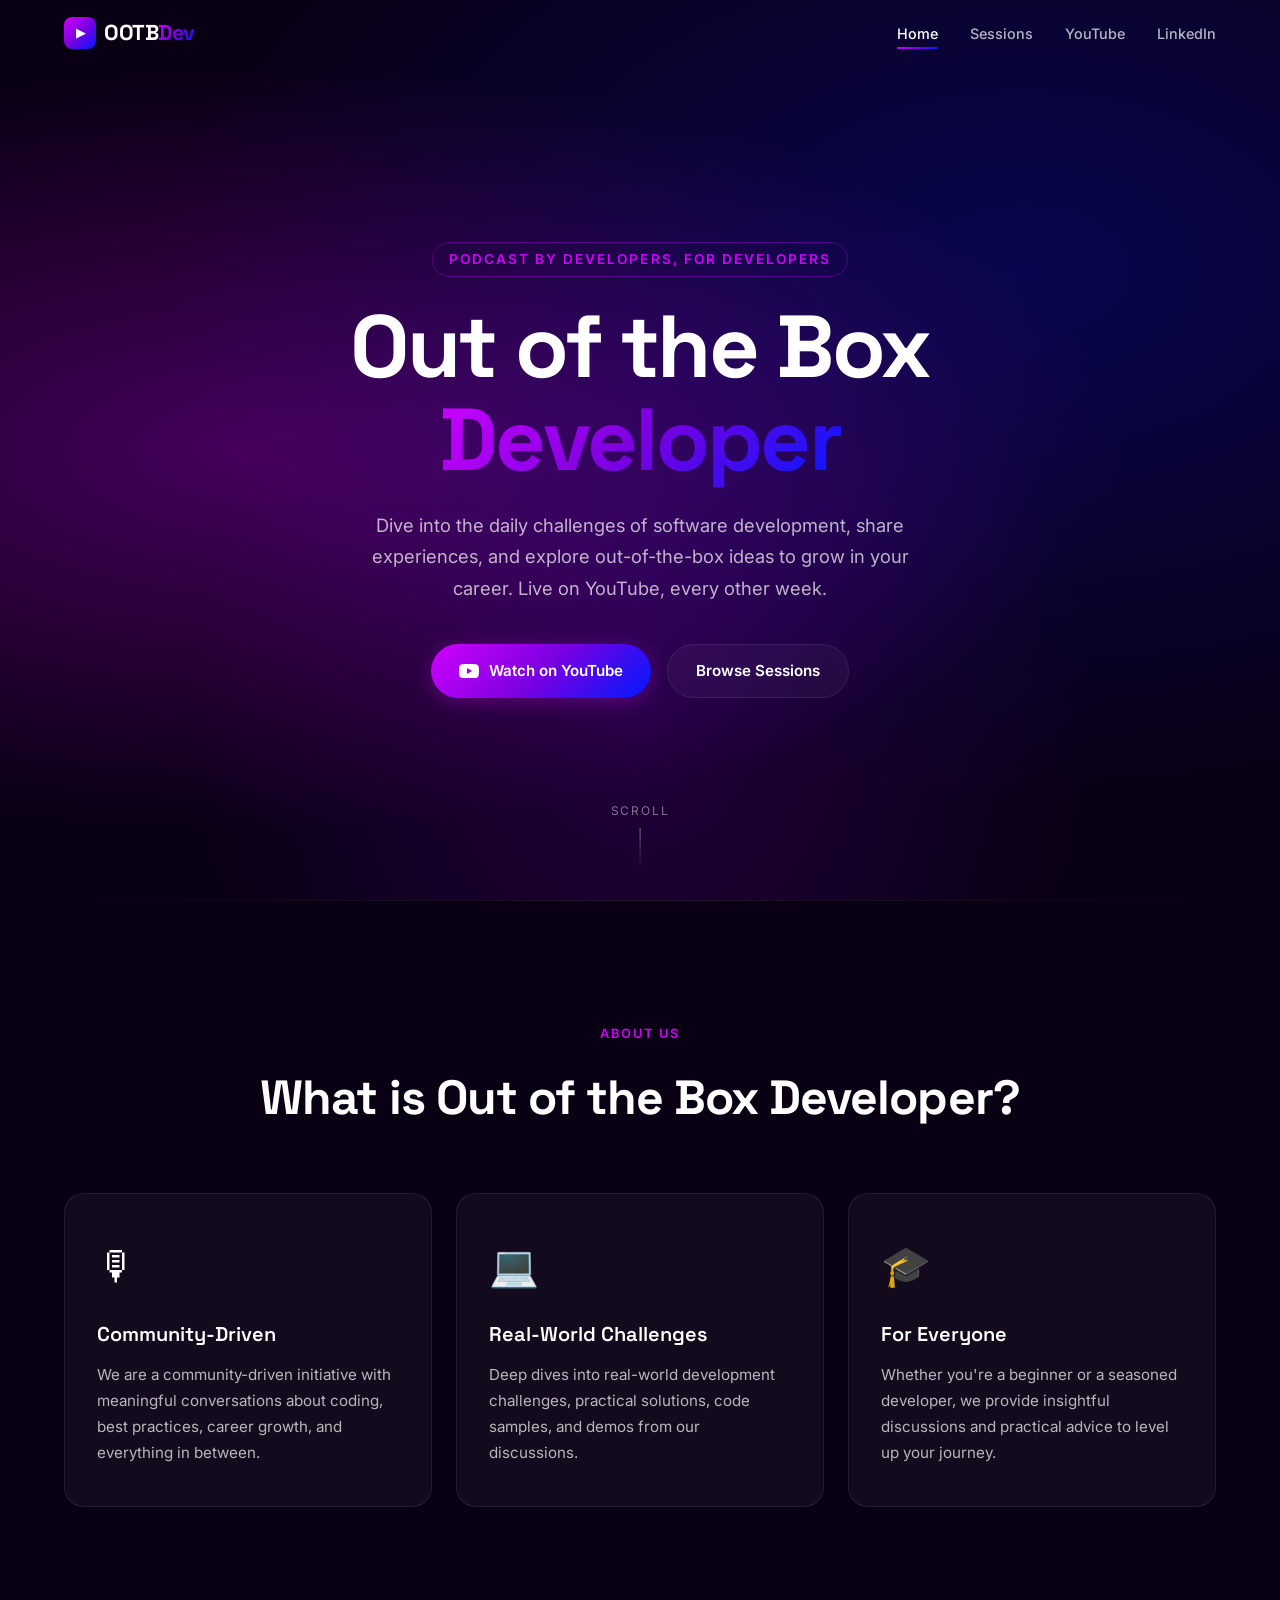
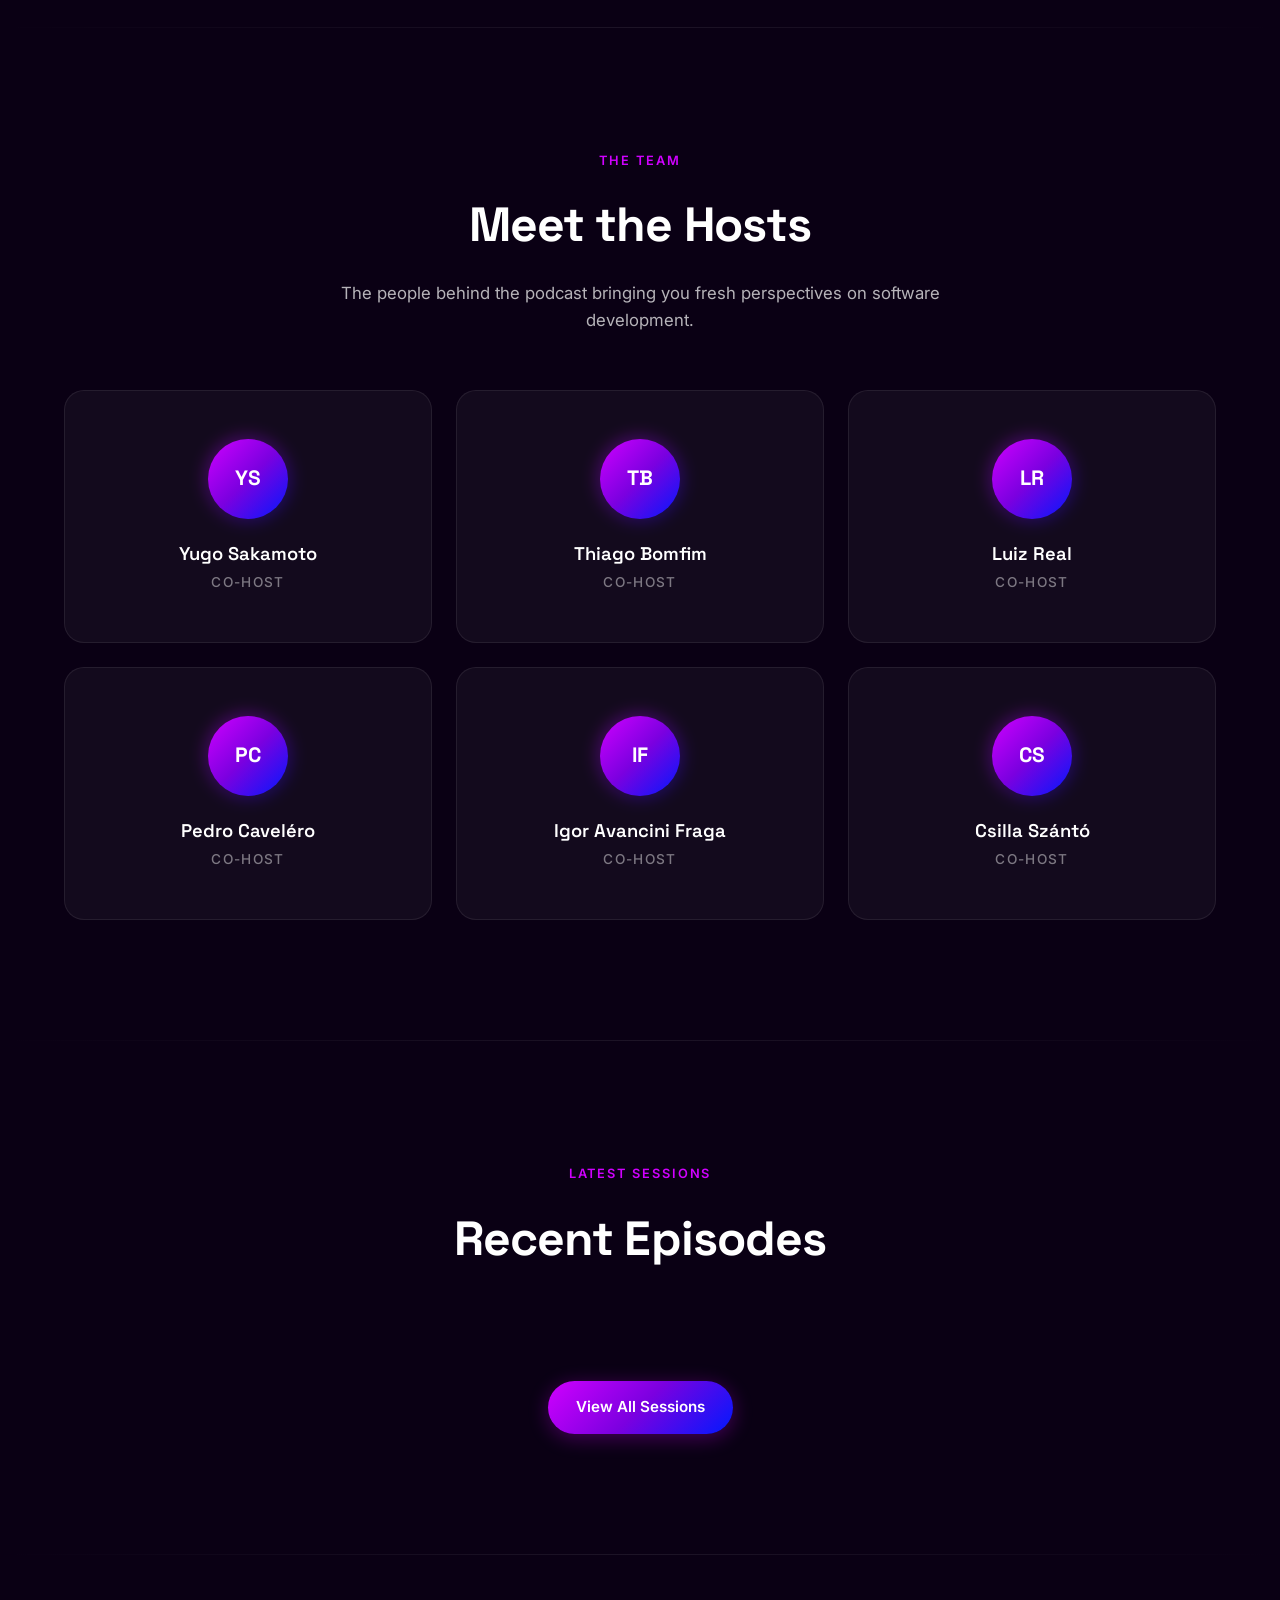
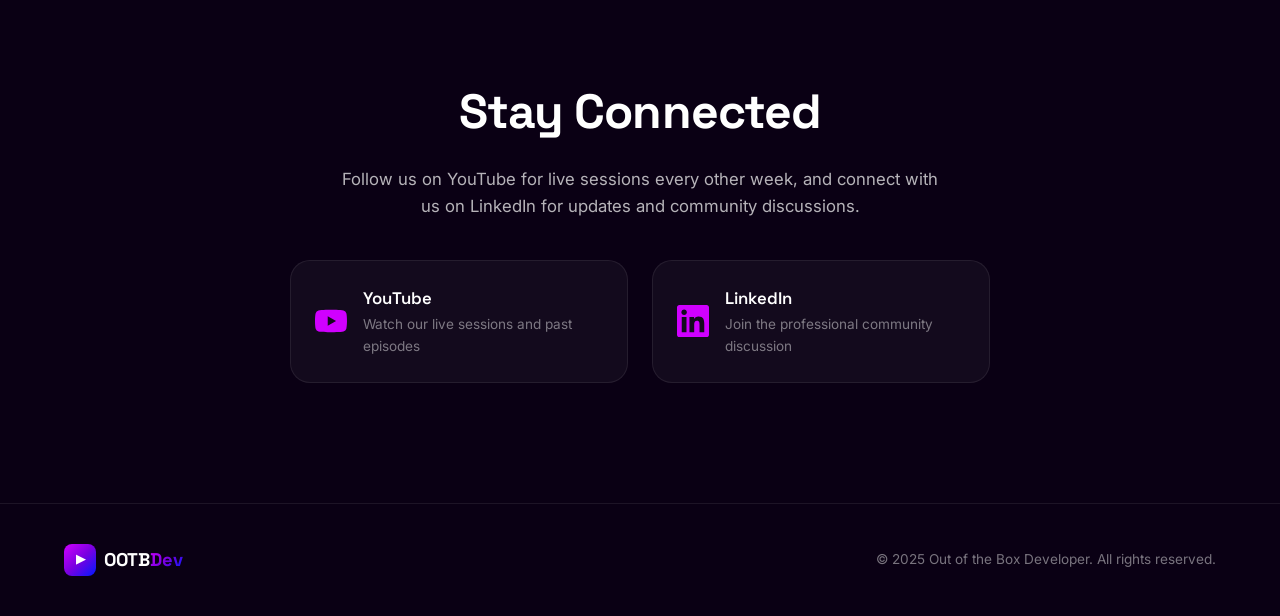
==== index.html @ e6a0462e "feat: create podcast website with team page and auto-populated sessions - Add main landing page with" ====
<!DOCTYPE html>
<html lang="en">
<head>
  <meta charset="UTF-8">
  <meta name="viewport" content="width=device-width, initial-scale=1.0">
  <title>Out of the Box Developer — Podcast by Developers, for Developers</title>
  <meta name="description" content="A community-driven podcast made by developers for developers. Dive into software development challenges, career growth, and out-of-the-box ideas.">
  <meta property="og:title" content="Out of the Box Developer Podcast">
  <meta property="og:description" content="A community-driven podcast made by developers for developers.">
  <meta property="og:type" content="website">
  <meta property="og:url" content="https://outofthebox.dev">
  <link rel="stylesheet" href="styles.css">
  <link rel="preconnect" href="https://fonts.googleapis.com">
  <link rel="preconnect" href="https://fonts.gstatic.com" crossorigin>
  <link href="https://fonts.googleapis.com/css2?family=Inter:wght@400;500;600;700;800&family=Space+Grotesk:wght@500;600;700&display=swap" rel="stylesheet">
</head>
<body>
  <nav class="navbar" id="navbar">
    <div class="nav-container">
      <a href="/" class="nav-logo">
        <span class="logo-icon">&#9654;</span>
        <span>OOTB<span class="logo-accent">Dev</span></span>
      </a>
      <div class="nav-links">
        <a href="/" class="nav-link active">Home</a>
        <a href="sessions.html" class="nav-link">Sessions</a>
        <a href="https://www.youtube.com/@outoftheboxdev" target="_blank" rel="noopener" class="nav-link nav-link-external">YouTube</a>
        <a href="https://www.linkedin.com/company/ootbd/" target="_blank" rel="noopener" class="nav-link nav-link-external">LinkedIn</a>
      </div>
      <button class="nav-toggle" id="navToggle" aria-label="Toggle navigation">
        <span></span><span></span><span></span>
      </button>
    </div>
  </nav>

  <section class="hero">
    <div class="hero-bg"></div>
    <div class="hero-content">
      <p class="hero-tag">Podcast by Developers, for Developers</p>
      <h1 class="hero-title">Out of the Box<br><span class="gradient-text">Developer</span></h1>
      <p class="hero-description">Dive into the daily challenges of software development, share experiences, and explore out-of-the-box ideas to grow in your career. Live on YouTube, every other week.</p>
      <div class="hero-actions">
        <a href="https://www.youtube.com/@outoftheboxdev" target="_blank" rel="noopener" class="btn btn-primary">
          <svg width="20" height="20" viewBox="0 0 24 24" fill="currentColor"><path d="M23.498 6.186a3.016 3.016 0 0 0-2.122-2.136C19.505 3.545 12 3.545 12 3.545s-7.505 0-9.377.505A3.017 3.017 0 0 0 .502 6.186C0 8.07 0 12 0 12s0 3.93.502 5.814a3.016 3.016 0 0 0 2.122 2.136c1.871.505 9.376.505 9.376.505s7.505 0 9.377-.505a3.015 3.015 0 0 0 2.122-2.136C24 15.93 24 12 24 12s0-3.93-.502-5.814zM9.545 15.568V8.432L15.818 12l-6.273 3.568z"/></svg>
          Watch on YouTube
        </a>
        <a href="sessions.html" class="btn btn-secondary">Browse Sessions</a>
      </div>
    </div>
    <div class="hero-scroll-indicator">
      <span>Scroll</span>
      <div class="scroll-line"></div>
    </div>
  </section>

  <section class="about" id="about">
    <div class="container">
      <div class="section-header">
        <span class="section-tag">About Us</span>
        <h2>What is Out of the Box Developer?</h2>
      </div>
      <div class="about-grid">
        <div class="about-card">
          <div class="about-icon">&#127897;</div>
          <h3>Community-Driven</h3>
          <p>We are a community-driven initiative with meaningful conversations about coding, best practices, career growth, and everything in between.</p>
        </div>
        <div class="about-card">
          <div class="about-icon">&#128187;</div>
          <h3>Real-World Challenges</h3>
          <p>Deep dives into real-world development challenges, practical solutions, code samples, and demos from our discussions.</p>
        </div>
        <div class="about-card">
          <div class="about-icon">&#127891;</div>
          <h3>For Everyone</h3>
          <p>Whether you're a beginner or a seasoned developer, we provide insightful discussions and practical advice to level up your journey.</p>
        </div>
      </div>
    </div>
  </section>

  <section class="team" id="team">
    <div class="container">
      <div class="section-header">
        <span class="section-tag">The Team</span>
        <h2>Meet the Hosts</h2>
        <p class="section-subtitle">The people behind the podcast bringing you fresh perspectives on software development.</p>
      </div>
      <div class="team-grid">
        <div class="team-card">
          <div class="team-avatar">
            <span class="avatar-initials">YS</span>
          </div>
          <h3>Yugo Sakamoto</h3>
          <p>Co-host</p>
        </div>
        <div class="team-card">
          <div class="team-avatar">
            <span class="avatar-initials">TB</span>
          </div>
          <h3>Thiago Bomfim</h3>
          <p>Co-host</p>
        </div>
        <div class="team-card">
          <div class="team-avatar">
            <span class="avatar-initials">LR</span>
          </div>
          <h3>Luiz Real</h3>
          <p>Co-host</p>
        </div>
        <div class="team-card">
          <div class="team-avatar">
            <span class="avatar-initials">PC</span>
          </div>
          <h3>Pedro Cavel&eacute;ro</h3>
          <p>Co-host</p>
        </div>
        <div class="team-card">
          <div class="team-avatar">
            <span class="avatar-initials">IF</span>
          </div>
          <h3>Igor Avancini Fraga</h3>
          <p>Co-host</p>
        </div>
        <div class="team-card">
          <div class="team-avatar">
            <span class="avatar-initials">CS</span>
          </div>
          <h3>Csilla Sz&aacute;nt&oacute;</h3>
          <p>Co-host</p>
        </div>
      </div>
    </div>
  </section>

  <section class="latest-sessions">
    <div class="container">
      <div class="section-header">
        <span class="section-tag">Latest Sessions</span>
        <h2>Recent Episodes</h2>
      </div>
      <div class="sessions-grid" id="latestSessions">
        <div class="loading-placeholder">Loading latest sessions...</div>
      </div>
      <div class="sessions-cta">
        <a href="sessions.html" class="btn btn-primary">View All Sessions</a>
      </div>
    </div>
  </section>

  <section class="connect">
    <div class="container">
      <div class="connect-content">
        <h2>Stay Connected</h2>
        <p>Follow us on YouTube for live sessions every other week, and connect with us on LinkedIn for updates and community discussions.</p>
        <div class="connect-links">
          <a href="https://www.youtube.com/@outoftheboxdev" target="_blank" rel="noopener" class="connect-card">
            <svg width="32" height="32" viewBox="0 0 24 24" fill="currentColor"><path d="M23.498 6.186a3.016 3.016 0 0 0-2.122-2.136C19.505 3.545 12 3.545 12 3.545s-7.505 0-9.377.505A3.017 3.017 0 0 0 .502 6.186C0 8.07 0 12 0 12s0 3.93.502 5.814a3.016 3.016 0 0 0 2.122 2.136c1.871.505 9.376.505 9.376.505s7.505 0 9.377-.505a3.015 3.015 0 0 0 2.122-2.136C24 15.93 24 12 24 12s0-3.93-.502-5.814zM9.545 15.568V8.432L15.818 12l-6.273 3.568z"/></svg>
            <div>
              <h3>YouTube</h3>
              <p>Watch our live sessions and past episodes</p>
            </div>
          </a>
          <a href="https://www.linkedin.com/company/ootbd/" target="_blank" rel="noopener" class="connect-card">
            <svg width="32" height="32" viewBox="0 0 24 24" fill="currentColor"><path d="M20.447 20.452h-3.554v-5.569c0-1.328-.027-3.037-1.852-3.037-1.853 0-2.136 1.445-2.136 2.939v5.667H9.351V9h3.414v1.561h.046c.477-.9 1.637-1.85 3.37-1.85 3.601 0 4.267 2.37 4.267 5.455v6.286zM5.337 7.433c-1.144 0-2.063-.926-2.063-2.065 0-1.138.92-2.063 2.063-2.063 1.14 0 2.064.925 2.064 2.063 0 1.139-.925 2.065-2.064 2.065zm1.782 13.019H3.555V9h3.564v11.452zM22.225 0H1.771C.792 0 0 .774 0 1.729v20.542C0 23.227.792 24 1.771 24h20.451C23.2 24 24 23.227 24 22.271V1.729C24 .774 23.2 0 22.222 0h.003z"/></svg>
            <div>
              <h3>LinkedIn</h3>
              <p>Join the professional community discussion</p>
            </div>
          </a>
        </div>
      </div>
    </div>
  </section>

  <footer class="footer">
    <div class="container">
      <div class="footer-content">
        <div class="footer-brand">
          <span class="logo-icon">&#9654;</span>
          <span>OOTB<span class="logo-accent">Dev</span></span>
        </div>
        <p>&copy; 2025 Out of the Box Developer. All rights reserved.</p>
      </div>
    </div>
  </footer>

  <script src="script.js"></script>
</body>
</html>
---- styles.css ----
/* ===== Reset & Base ===== */
*, *::before, *::after {
  margin: 0;
  padding: 0;
  box-sizing: border-box;
}

:root {
  --magenta: #d000ff;
  --purple: #7b00e0;
  --blue: #0019ff;
  --dark-blue: #000a66;
  --deep-purple: #1a0033;
  --bg-dark: #0a0014;
  --bg-card: rgba(255, 255, 255, 0.04);
  --bg-card-hover: rgba(255, 255, 255, 0.08);
  --border-subtle: rgba(255, 255, 255, 0.08);
  --text-primary: #ffffff;
  --text-secondary: rgba(255, 255, 255, 0.7);
  --text-muted: rgba(255, 255, 255, 0.45);
  --gradient-main: linear-gradient(135deg, var(--magenta), var(--purple), var(--blue));
  --gradient-subtle: linear-gradient(135deg, rgba(208,0,255,0.15), rgba(0,25,255,0.15));
  --font-heading: 'Space Grotesk', sans-serif;
  --font-body: 'Inter', sans-serif;
  --radius: 12px;
  --radius-lg: 20px;
  --transition: 0.3s cubic-bezier(0.4, 0, 0.2, 1);
}

html {
  scroll-behavior: smooth;
}

body {
  font-family: var(--font-body);
  background: var(--bg-dark);
  color: var(--text-primary);
  line-height: 1.6;
  overflow-x: hidden;
}

a {
  color: inherit;
  text-decoration: none;
}

img {
  max-width: 100%;
  display: block;
}

.container {
  max-width: 1200px;
  margin: 0 auto;
  padding: 0 24px;
}

/* ===== Navbar ===== */
.navbar {
  position: fixed;
  top: 0;
  left: 0;
  right: 0;
  z-index: 1000;
  padding: 16px 0;
  transition: var(--transition);
  background: transparent;
}

.navbar.scrolled,
.navbar-solid {
  background: rgba(10, 0, 20, 0.9);
  backdrop-filter: blur(20px);
  -webkit-backdrop-filter: blur(20px);
  border-bottom: 1px solid var(--border-subtle);
}

.nav-container {
  max-width: 1200px;
  margin: 0 auto;
  padding: 0 24px;
  display: flex;
  align-items: center;
  justify-content: space-between;
}

.nav-logo {
  display: flex;
  align-items: center;
  gap: 8px;
  font-family: var(--font-heading);
  font-size: 1.35rem;
  font-weight: 700;
  letter-spacing: -0.02em;
}

.logo-icon {
  display: inline-flex;
  align-items: center;
  justify-content: center;
  width: 32px;
  height: 32px;
  background: var(--gradient-main);
  border-radius: 8px;
  font-size: 0.75rem;
}

.logo-accent {
  background: var(--gradient-main);
  -webkit-background-clip: text;
  -webkit-text-fill-color: transparent;
  background-clip: text;
}

.nav-links {
  display: flex;
  align-items: center;
  gap: 32px;
}

.nav-link {
  font-size: 0.9rem;
  font-weight: 500;
  color: var(--text-secondary);
  transition: var(--transition);
  position: relative;
}

.nav-link:hover,
.nav-link.active {
  color: var(--text-primary);
}

.nav-link.active::after {
  content: '';
  position: absolute;
  bottom: -4px;
  left: 0;
  right: 0;
  height: 2px;
  background: var(--gradient-main);
  border-radius: 1px;
}

.nav-link-external::after {
  content: none !important;
}

.nav-toggle {
  display: none;
  flex-direction: column;
  gap: 5px;
  background: none;
  border: none;
  cursor: pointer;
  padding: 4px;
}

.nav-toggle span {
  width: 24px;
  height: 2px;
  background: var(--text-primary);
  border-radius: 2px;
  transition: var(--transition);
}

/* ===== Hero ===== */
.hero {
  position: relative;
  min-height: 100vh;
  display: flex;
  align-items: center;
  justify-content: center;
  overflow: hidden;
}

.hero-bg {
  position: absolute;
  inset: 0;
  background:
    radial-gradient(ellipse at 20% 50%, rgba(208,0,255,0.3) 0%, transparent 60%),
    radial-gradient(ellipse at 80% 30%, rgba(0,25,255,0.25) 0%, transparent 60%),
    radial-gradient(ellipse at 50% 80%, rgba(123,0,224,0.2) 0%, transparent 50%),
    var(--bg-dark);
  animation: heroShift 15s ease-in-out infinite alternate;
}

@keyframes heroShift {
  0% { transform: scale(1) translate(0, 0); }
  50% { transform: scale(1.05) translate(-10px, 5px); }
  100% { transform: scale(1) translate(5px, -5px); }
}

.hero-content {
  position: relative;
  z-index: 1;
  text-align: center;
  max-width: 800px;
  padding: 120px 24px 80px;
}

.hero-tag {
  display: inline-block;
  font-size: 0.85rem;
  font-weight: 600;
  text-transform: uppercase;
  letter-spacing: 0.15em;
  color: var(--magenta);
  margin-bottom: 24px;
  padding: 6px 16px;
  border: 1px solid rgba(208,0,255,0.3);
  border-radius: 100px;
}

.hero-title {
  font-family: var(--font-heading);
  font-size: clamp(3rem, 8vw, 5.5rem);
  font-weight: 800;
  line-height: 1.05;
  letter-spacing: -0.03em;
  margin-bottom: 24px;
}

.gradient-text {
  background: var(--gradient-main);
  -webkit-background-clip: text;
  -webkit-text-fill-color: transparent;
  background-clip: text;
}

.hero-description {
  font-size: 1.15rem;
  color: var(--text-secondary);
  max-width: 600px;
  margin: 0 auto 40px;
  line-height: 1.7;
}

.hero-actions {
  display: flex;
  gap: 16px;
  justify-content: center;
  flex-wrap: wrap;
}

.hero-scroll-indicator {
  position: absolute;
  bottom: 32px;
  left: 50%;
  transform: translateX(-50%);
  display: flex;
  flex-direction: column;
  align-items: center;
  gap: 8px;
  color: var(--text-muted);
  font-size: 0.75rem;
  text-transform: uppercase;
  letter-spacing: 0.15em;
}

.scroll-line {
  width: 1px;
  height: 40px;
  background: linear-gradient(to bottom, var(--text-muted), transparent);
  animation: scrollPulse 2s ease-in-out infinite;
}

@keyframes scrollPulse {
  0%, 100% { opacity: 0.3; }
  50% { opacity: 1; }
}

/* ===== Buttons ===== */
.btn {
  display: inline-flex;
  align-items: center;
  gap: 10px;
  padding: 14px 28px;
  font-family: var(--font-body);
  font-size: 0.95rem;
  font-weight: 600;
  border-radius: 100px;
  border: none;
  cursor: pointer;
  transition: var(--transition);
}

.btn-primary {
  background: var(--gradient-main);
  color: white;
  box-shadow: 0 4px 20px rgba(208, 0, 255, 0.3);
}

.btn-primary:hover {
  transform: translateY(-2px);
  box-shadow: 0 8px 30px rgba(208, 0, 255, 0.4);
}

.btn-secondary {
  background: var(--bg-card);
  color: var(--text-primary);
  border: 1px solid var(--border-subtle);
}

.btn-secondary:hover {
  background: var(--bg-card-hover);
  border-color: rgba(255, 255, 255, 0.15);
  transform: translateY(-2px);
}

/* ===== Section Headers ===== */
.section-header {
  text-align: center;
  margin-bottom: 56px;
}

.section-tag {
  display: inline-block;
  font-size: 0.8rem;
  font-weight: 600;
  text-transform: uppercase;
  letter-spacing: 0.15em;
  color: var(--magenta);
  margin-bottom: 16px;
}

.section-header h1,
.section-header h2 {
  font-family: var(--font-heading);
  font-size: clamp(2rem, 4vw, 3rem);
  font-weight: 700;
  letter-spacing: -0.02em;
  margin-bottom: 16px;
}

.section-subtitle {
  font-size: 1.05rem;
  color: var(--text-secondary);
  max-width: 600px;
  margin: 0 auto;
}

/* ===== About Section ===== */
.about {
  padding: 120px 0;
  position: relative;
}

.about::before {
  content: '';
  position: absolute;
  top: 0;
  left: 0;
  right: 0;
  height: 1px;
  background: linear-gradient(to right, transparent, var(--border-subtle), transparent);
}

.about-grid {
  display: grid;
  grid-template-columns: repeat(3, 1fr);
  gap: 24px;
}

.about-card {
  background: var(--bg-card);
  border: 1px solid var(--border-subtle);
  border-radius: var(--radius-lg);
  padding: 40px 32px;
  transition: var(--transition);
}

.about-card:hover {
  background: var(--bg-card-hover);
  border-color: rgba(208,0,255,0.2);
  transform: translateY(-4px);
}

.about-icon {
  font-size: 2.5rem;
  margin-bottom: 20px;
}

.about-card h3 {
  font-family: var(--font-heading);
  font-size: 1.25rem;
  font-weight: 600;
  margin-bottom: 12px;
}

.about-card p {
  color: var(--text-secondary);
  font-size: 0.95rem;
  line-height: 1.7;
}

/* ===== Team Section ===== */
.team {
  padding: 120px 0;
  position: relative;
}

.team::before {
  content: '';
  position: absolute;
  top: 0;
  left: 0;
  right: 0;
  height: 1px;
  background: linear-gradient(to right, transparent, var(--border-subtle), transparent);
}

.team-grid {
  display: grid;
  grid-template-columns: repeat(3, 1fr);
  gap: 24px;
}

.team-card {
  background: var(--bg-card);
  border: 1px solid var(--border-subtle);
  border-radius: var(--radius-lg);
  padding: 48px 24px;
  text-align: center;
  transition: var(--transition);
}

.team-card:hover {
  background: var(--bg-card-hover);
  border-color: rgba(208,0,255,0.2);
  transform: translateY(-4px);
}

.team-avatar {
  width: 80px;
  height: 80px;
  border-radius: 50%;
  background: var(--gradient-main);
  display: flex;
  align-items: center;
  justify-content: center;
  margin: 0 auto 20px;
  position: relative;
}

.team-avatar::after {
  content: '';
  position: absolute;
  inset: -4px;
  border-radius: 50%;
  background: var(--gradient-main);
  z-index: -1;
  opacity: 0.3;
  filter: blur(8px);
}

.avatar-initials {
  font-family: var(--font-heading);
  font-size: 1.3rem;
  font-weight: 700;
  color: white;
}

.team-card h3 {
  font-family: var(--font-heading);
  font-size: 1.15rem;
  font-weight: 600;
  margin-bottom: 4px;
}

.team-card p {
  color: var(--text-muted);
  font-size: 0.85rem;
  font-weight: 500;
  text-transform: uppercase;
  letter-spacing: 0.1em;
}

/* ===== Sessions ===== */
.latest-sessions {
  padding: 120px 0;
  position: relative;
}

.latest-sessions::before {
  content: '';
  position: absolute;
  top: 0;
  left: 0;
  right: 0;
  height: 1px;
  background: linear-gradient(to right, transparent, var(--border-subtle), transparent);
}

.sessions-hero {
  padding: 140px 0 60px;
  background:
    radial-gradient(ellipse at 30% 50%, rgba(208,0,255,0.12) 0%, transparent 60%),
    radial-gradient(ellipse at 70% 30%, rgba(0,25,255,0.1) 0%, transparent 60%);
}

.all-sessions {
  padding: 0 0 120px;
}

.sessions-filter {
  margin-bottom: 40px;
}

.search-input {
  width: 100%;
  max-width: 480px;
  padding: 14px 20px;
  font-family: var(--font-body);
  font-size: 0.95rem;
  color: var(--text-primary);
  background: var(--bg-card);
  border: 1px solid var(--border-subtle);
  border-radius: 100px;
  outline: none;
  transition: var(--transition);
}

.search-input::placeholder {
  color: var(--text-muted);
}

.search-input:focus {
  border-color: rgba(208,0,255,0.4);
  box-shadow: 0 0 0 3px rgba(208,0,255,0.1);
}

.sessions-grid {
  display: grid;
  grid-template-columns: repeat(3, 1fr);
  gap: 24px;
}

.sessions-grid-full {
  grid-template-columns: repeat(3, 1fr);
}

.session-card {
  background: var(--bg-card);
  border: 1px solid var(--border-subtle);
  border-radius: var(--radius-lg);
  overflow: hidden;
  transition: var(--transition);
  display: flex;
  flex-direction: column;
}

.session-card:hover {
  background: var(--bg-card-hover);
  border-color: rgba(208,0,255,0.2);
  transform: translateY(-4px);
  box-shadow: 0 12px 40px rgba(0,0,0,0.3);
}

.session-thumb {
  position: relative;
  width: 100%;
  aspect-ratio: 16 / 9;
  overflow: hidden;
  background: rgba(255,255,255,0.03);
}

.session-thumb img {
  width: 100%;
  height: 100%;
  object-fit: cover;
  transition: var(--transition);
}

.session-card:hover .session-thumb img {
  transform: scale(1.05);
}

.session-thumb .play-overlay {
  position: absolute;
  inset: 0;
  display: flex;
  align-items: center;
  justify-content: center;
  background: rgba(0,0,0,0.3);
  opacity: 0;
  transition: var(--transition);
}

.session-card:hover .play-overlay {
  opacity: 1;
}

.play-overlay svg {
  width: 48px;
  height: 48px;
  fill: white;
  filter: drop-shadow(0 2px 8px rgba(0,0,0,0.4));
}

.session-info {
  padding: 20px;
  flex: 1;
  display: flex;
  flex-direction: column;
}

.session-info h3 {
  font-family: var(--font-heading);
  font-size: 1.05rem;
  font-weight: 600;
  line-height: 1.4;
  margin-bottom: 8px;
}

.session-info p {
  color: var(--text-muted);
  font-size: 0.85rem;
  line-height: 1.5;
  margin-top: auto;
}

.sessions-cta {
  text-align: center;
  margin-top: 48px;
}

.sessions-fallback {
  text-align: center;
  padding: 60px 24px;
}

.sessions-fallback p {
  color: var(--text-secondary);
  margin-bottom: 24px;
  font-size: 1.05rem;
}

/* ===== Loading ===== */
.loading-placeholder {
  grid-column: 1 / -1;
  text-align: center;
  padding: 60px 24px;
  color: var(--text-muted);
  font-size: 0.95rem;
}

.spinner {
  width: 32px;
  height: 32px;
  border: 3px solid var(--border-subtle);
  border-top-color: var(--magenta);
  border-radius: 50%;
  margin: 0 auto 16px;
  animation: spin 0.8s linear infinite;
}

@keyframes spin {
  to { transform: rotate(360deg); }
}

/* ===== Connect Section ===== */
.connect {
  padding: 120px 0;
  position: relative;
}

.connect::before {
  content: '';
  position: absolute;
  top: 0;
  left: 0;
  right: 0;
  height: 1px;
  background: linear-gradient(to right, transparent, var(--border-subtle), transparent);
}

.connect-content {
  text-align: center;
}

.connect-content h2 {
  font-family: var(--font-heading);
  font-size: clamp(2rem, 4vw, 3rem);
  font-weight: 700;
  letter-spacing: -0.02em;
  margin-bottom: 16px;
}

.connect-content > p {
  color: var(--text-secondary);
  font-size: 1.05rem;
  max-width: 600px;
  margin: 0 auto 40px;
}

.connect-links {
  display: grid;
  grid-template-columns: repeat(2, 1fr);
  gap: 24px;
  max-width: 700px;
  margin: 0 auto;
}

.connect-card {
  display: flex;
  align-items: center;
  gap: 16px;
  padding: 24px;
  background: var(--bg-card);
  border: 1px solid var(--border-subtle);
  border-radius: var(--radius-lg);
  transition: var(--transition);
  text-align: left;
}

.connect-card:hover {
  background: var(--bg-card-hover);
  border-color: rgba(208,0,255,0.2);
  transform: translateY(-2px);
}

.connect-card svg {
  flex-shrink: 0;
  color: var(--magenta);
  fill: var(--magenta);
}

.connect-card h3 {
  font-family: var(--font-heading);
  font-size: 1.05rem;
  font-weight: 600;
  margin-bottom: 2px;
}

.connect-card p {
  color: var(--text-muted);
  font-size: 0.85rem;
}

/* ===== Footer ===== */
.footer {
  padding: 40px 0;
  border-top: 1px solid var(--border-subtle);
}

.footer-content {
  display: flex;
  align-items: center;
  justify-content: space-between;
}

.footer-brand {
  display: flex;
  align-items: center;
  gap: 8px;
  font-family: var(--font-heading);
  font-size: 1.15rem;
  font-weight: 700;
}

.footer-content p {
  color: var(--text-muted);
  font-size: 0.85rem;
}

/* ===== Responsive ===== */
@media (max-width: 1024px) {
  .about-grid,
  .sessions-grid,
  .sessions-grid-full {
    grid-template-columns: repeat(2, 1fr);
  }
  .team-grid {
    grid-template-columns: repeat(2, 1fr);
  }
}

@media (max-width: 768px) {
  .nav-links {
    display: none;
    position: fixed;
    top: 0;
    left: 0;
    right: 0;
    bottom: 0;
    background: rgba(10, 0, 20, 0.97);
    backdrop-filter: blur(20px);
    flex-direction: column;
    align-items: center;
    justify-content: center;
    gap: 32px;
    z-index: 999;
  }

  .nav-links.open {
    display: flex;
  }

  .nav-links .nav-link {
    font-size: 1.3rem;
  }

  .nav-toggle {
    display: flex;
    z-index: 1001;
  }

  .about-grid {
    grid-template-columns: 1fr;
  }

  .team-grid {
    grid-template-columns: repeat(2, 1fr);
  }

  .sessions-grid,
  .sessions-grid-full {
    grid-template-columns: 1fr;
  }

  .connect-links {
    grid-template-columns: 1fr;
  }

  .hero-title {
    font-size: clamp(2.5rem, 10vw, 4rem);
  }

  .footer-content {
    flex-direction: column;
    gap: 12px;
    text-align: center;
  }
}

@media (max-width: 480px) {
  .team-grid {
    grid-template-columns: 1fr;
  }

  .hero-actions {
    flex-direction: column;
    align-items: center;
  }

  .btn {
    width: 100%;
    justify-content: center;
  }
}
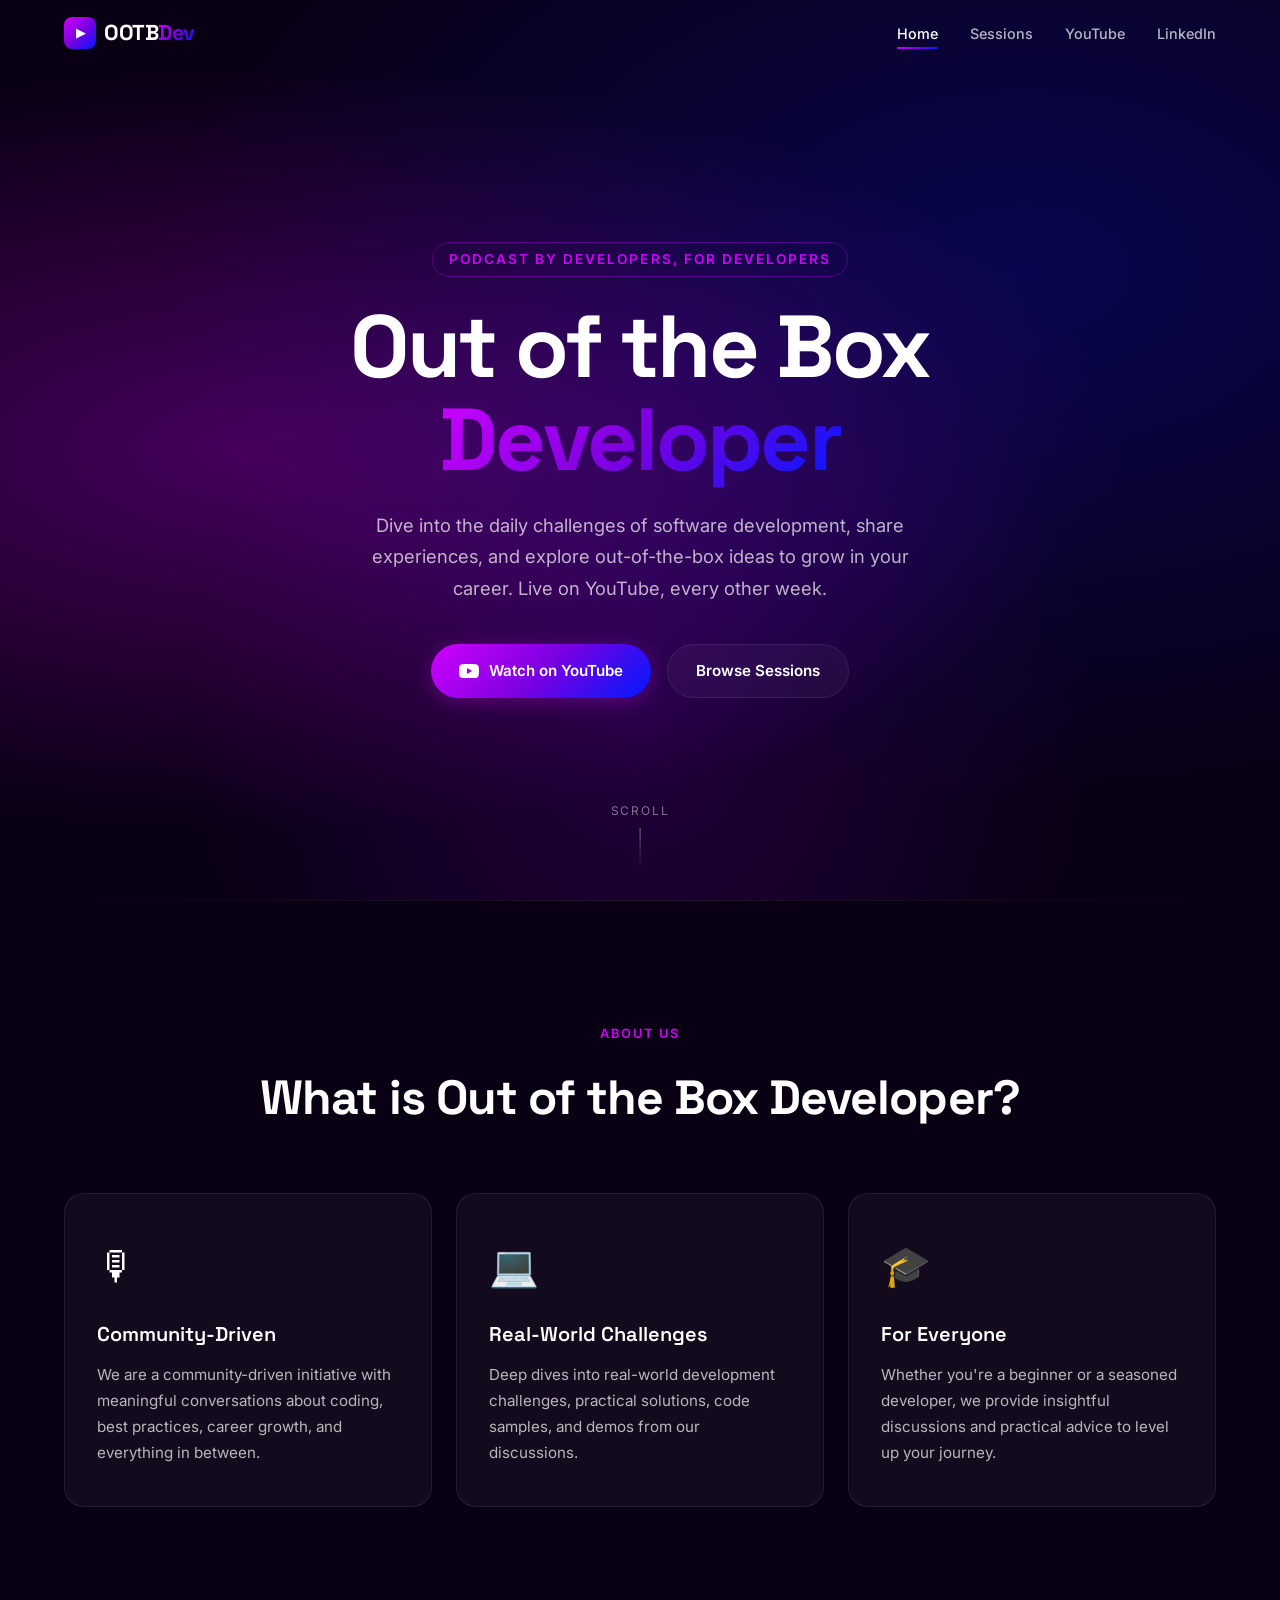
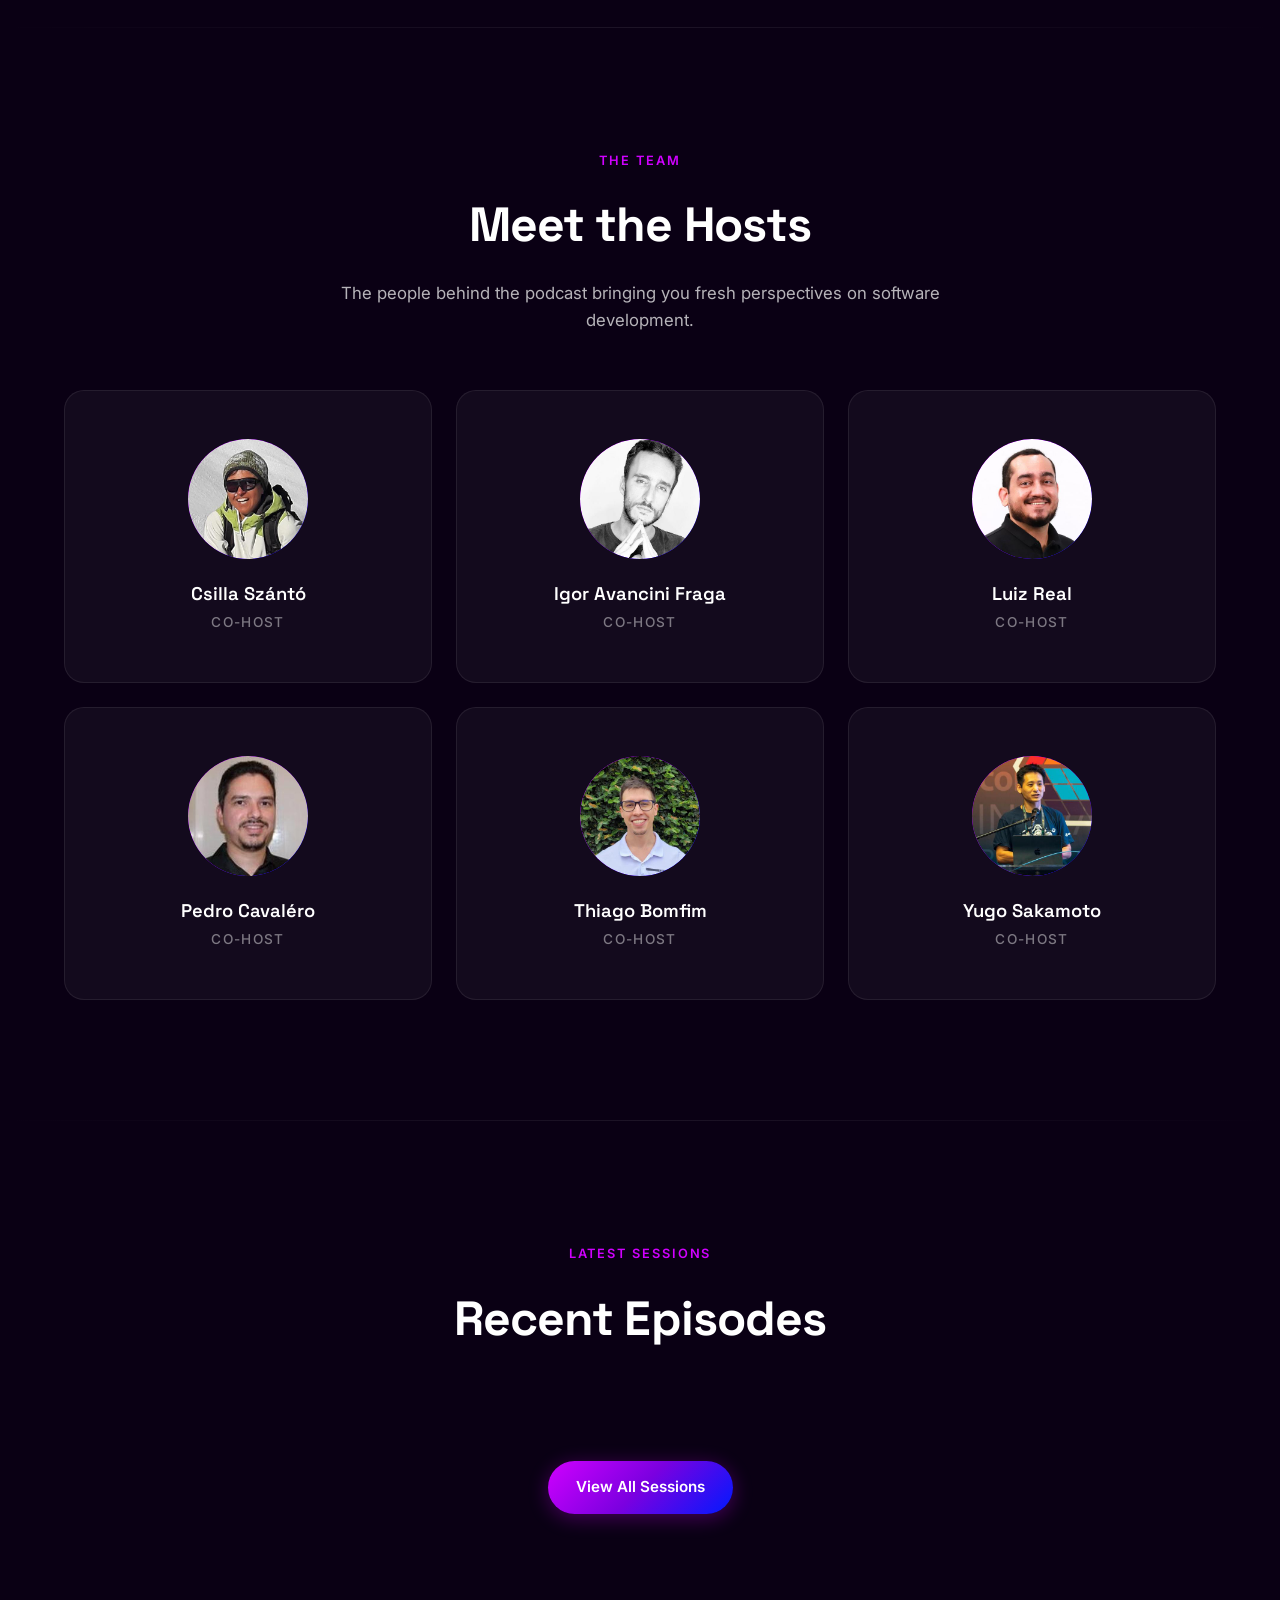
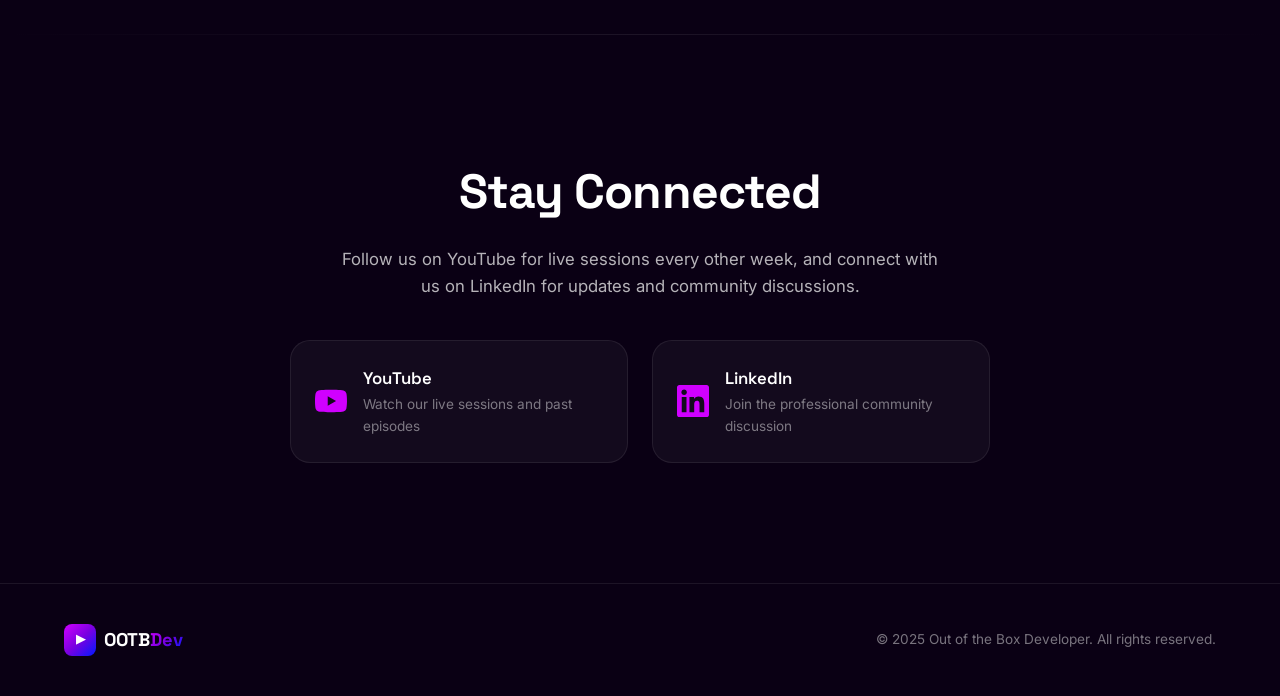
==== commit c6fe320e: "feat: add team photos, LinkedIn links, and sort hosts alphabetically - Add profile photos for all 6 " ====
--- a/index.html
+++ b/index.html
@@ -87,48 +87,48 @@
         <p class="section-subtitle">The people behind the podcast bringing you fresh perspectives on software development.</p>
       </div>
       <div class="team-grid">
-        <div class="team-card">
+        <a href="https://www.linkedin.com/in/csilla-szanto/" target="_blank" rel="noopener" class="team-card">
           <div class="team-avatar">
-            <span class="avatar-initials">YS</span>
+            <img src="assets/team/csilla-szanto.jpg" alt="Csilla Szántó" loading="lazy">
+          </div>
+          <h3>Csilla Szántó</h3>
+          <p>Co-host</p>
+        </a>
+        <a href="https://www.linkedin.com/in/igoravancinifraga/" target="_blank" rel="noopener" class="team-card">
+          <div class="team-avatar">
+            <img src="assets/team/igor-avancini-fraga.jpg" alt="Igor Avancini Fraga" loading="lazy">
+          </div>
+          <h3>Igor Avancini Fraga</h3>
+          <p>Co-host</p>
+        </a>
+        <a href="https://www.linkedin.com/in/lgsreal/" target="_blank" rel="noopener" class="team-card">
+          <div class="team-avatar">
+            <img src="assets/team/luiz-real.jpg" alt="Luiz Real" loading="lazy">
+          </div>
+          <h3>Luiz Real</h3>
+          <p>Co-host</p>
+        </a>
+        <a href="https://www.linkedin.com/in/pedrocavalero/" target="_blank" rel="noopener" class="team-card">
+          <div class="team-avatar">
+            <img src="assets/team/pedro-cavalero.jpg" alt="Pedro Cavaléro" loading="lazy">
+          </div>
+          <h3>Pedro Cavaléro</h3>
+          <p>Co-host</p>
+        </a>
+        <a href="https://www.linkedin.com/in/thiagobfim/" target="_blank" rel="noopener" class="team-card">
+          <div class="team-avatar">
+            <img src="assets/team/thiago-bomfim.jpg" alt="Thiago Bomfim" loading="lazy">
+          </div>
+          <h3>Thiago Bomfim</h3>
+          <p>Co-host</p>
+        </a>
+        <a href="https://www.linkedin.com/in/yugo-sakamoto/" target="_blank" rel="noopener" class="team-card">
+          <div class="team-avatar">
+            <img src="assets/team/yugo-sakamoto.jpg" alt="Yugo Sakamoto" loading="lazy">
           </div>
           <h3>Yugo Sakamoto</h3>
           <p>Co-host</p>
-        </div>
-        <div class="team-card">
-          <div class="team-avatar">
-            <span class="avatar-initials">TB</span>
-          </div>
-          <h3>Thiago Bomfim</h3>
-          <p>Co-host</p>
-        </div>
-        <div class="team-card">
-          <div class="team-avatar">
-            <span class="avatar-initials">LR</span>
-          </div>
-          <h3>Luiz Real</h3>
-          <p>Co-host</p>
-        </div>
-        <div class="team-card">
-          <div class="team-avatar">
-            <span class="avatar-initials">PC</span>
-          </div>
-          <h3>Pedro Cavel&eacute;ro</h3>
-          <p>Co-host</p>
-        </div>
-        <div class="team-card">
-          <div class="team-avatar">
-            <span class="avatar-initials">IF</span>
-          </div>
-          <h3>Igor Avancini Fraga</h3>
-          <p>Co-host</p>
-        </div>
-        <div class="team-card">
-          <div class="team-avatar">
-            <span class="avatar-initials">CS</span>
-          </div>
-          <h3>Csilla Sz&aacute;nt&oacute;</h3>
-          <p>Co-host</p>
-        </div>
+        </a>
       </div>
     </div>
   </section>
--- a/styles.css
+++ b/styles.css
@@ -423,6 +423,9 @@
   padding: 48px 24px;
   text-align: center;
   transition: var(--transition);
+  text-decoration: none;
+  color: inherit;
+  display: block;
 }
 
 .team-card:hover {
@@ -432,8 +435,8 @@
 }
 
 .team-avatar {
-  width: 80px;
-  height: 80px;
+  width: 120px;
+  height: 120px;
   border-radius: 50%;
   background: var(--gradient-main);
   display: flex;
@@ -441,6 +444,14 @@
   justify-content: center;
   margin: 0 auto 20px;
   position: relative;
+  overflow: hidden;
+}
+
+.team-avatar img {
+  width: 100%;
+  height: 100%;
+  object-fit: cover;
+  border-radius: 50%;
 }
 
 .team-avatar::after {
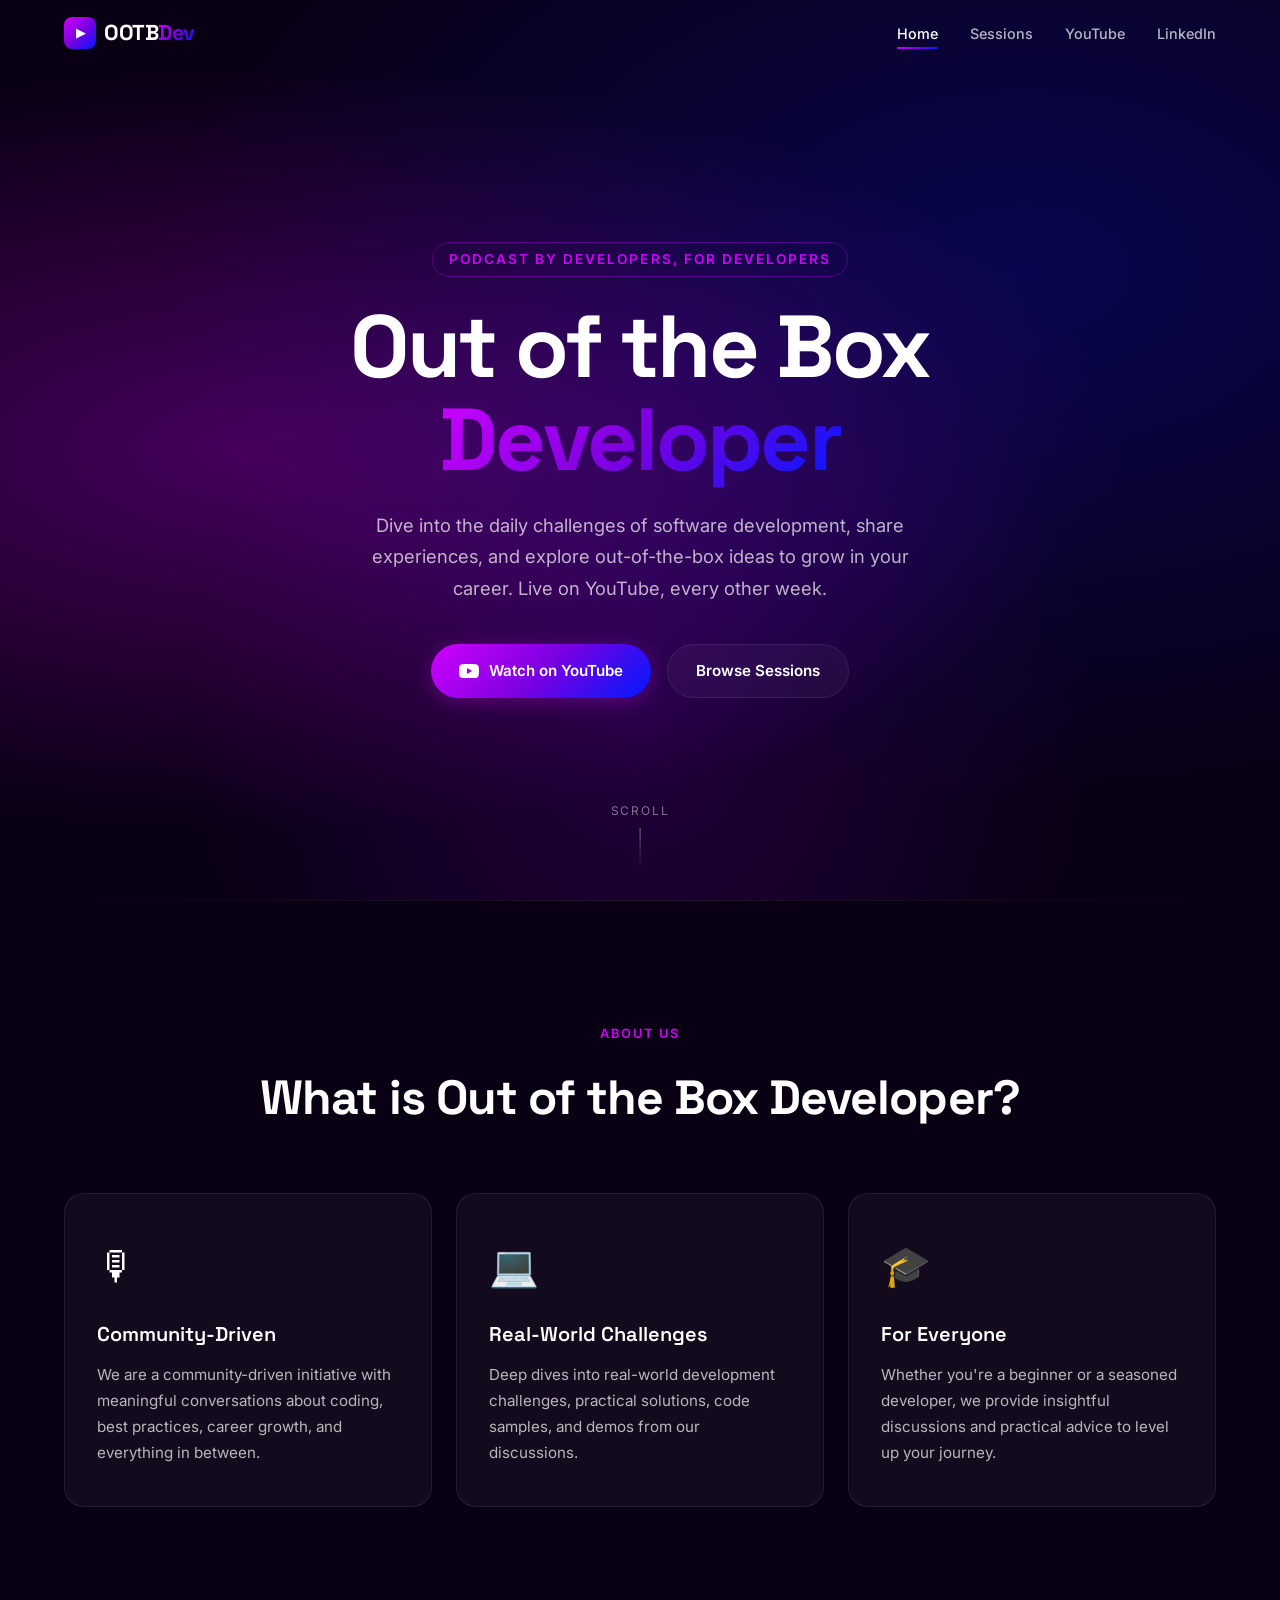
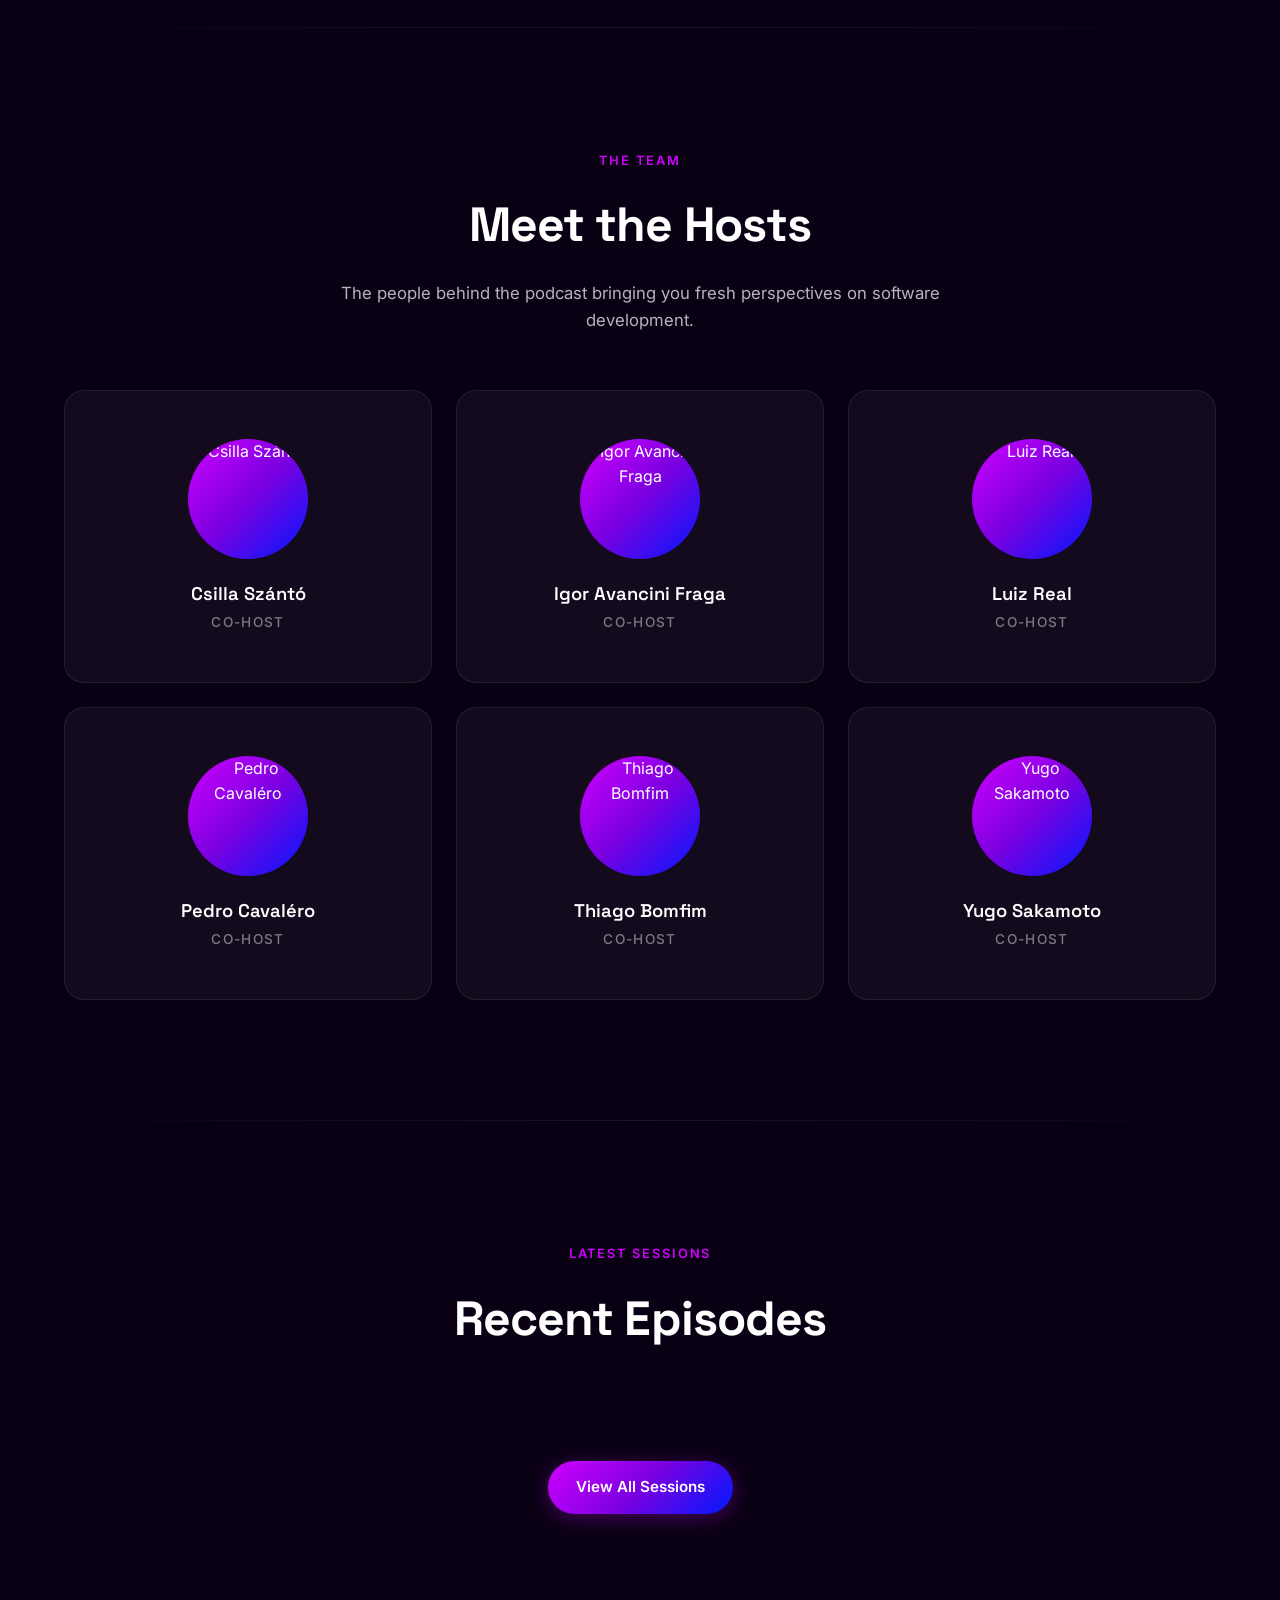
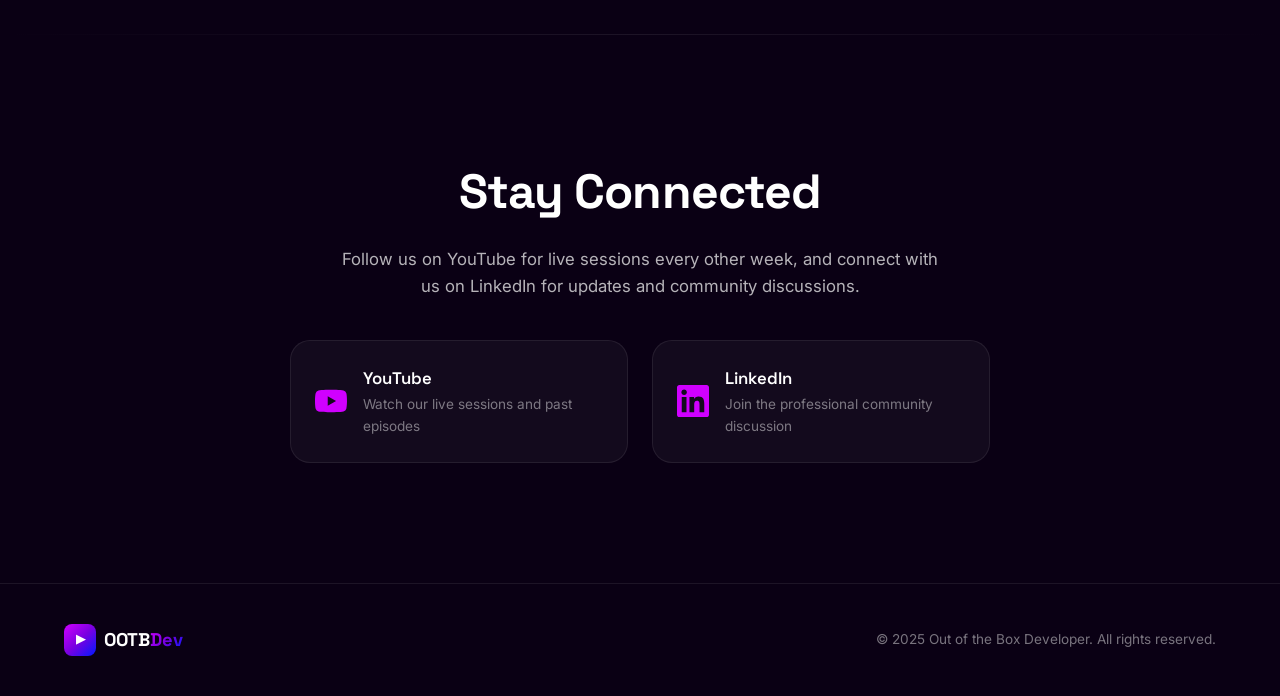
==== commit 1548dd41: "refactor: use dynamic GitHub avatar URLs instead of static photos Photos now load directly from GitH" ====
--- a/index.html
+++ b/index.html
@@ -89,42 +89,42 @@
       <div class="team-grid">
         <a href="https://www.linkedin.com/in/csilla-szanto/" target="_blank" rel="noopener" class="team-card">
           <div class="team-avatar">
-            <img src="assets/team/csilla-szanto.jpg" alt="Csilla Szántó" loading="lazy">
+            <img src="https://github.com/csillaszanto.png?size=400" alt="Csilla Szántó" loading="lazy">
           </div>
           <h3>Csilla Szántó</h3>
           <p>Co-host</p>
         </a>
         <a href="https://www.linkedin.com/in/igoravancinifraga/" target="_blank" rel="noopener" class="team-card">
           <div class="team-avatar">
-            <img src="assets/team/igor-avancini-fraga.jpg" alt="Igor Avancini Fraga" loading="lazy">
+            <img src="https://github.com/Intercont.png?size=400" alt="Igor Avancini Fraga" loading="lazy">
           </div>
           <h3>Igor Avancini Fraga</h3>
           <p>Co-host</p>
         </a>
         <a href="https://www.linkedin.com/in/lgsreal/" target="_blank" rel="noopener" class="team-card">
           <div class="team-avatar">
-            <img src="assets/team/luiz-real.jpg" alt="Luiz Real" loading="lazy">
+            <img src="https://github.com/lgsreal.png?size=400" alt="Luiz Real" loading="lazy">
           </div>
           <h3>Luiz Real</h3>
           <p>Co-host</p>
         </a>
         <a href="https://www.linkedin.com/in/pedrocavalero/" target="_blank" rel="noopener" class="team-card">
           <div class="team-avatar">
-            <img src="assets/team/pedro-cavalero.jpg" alt="Pedro Cavaléro" loading="lazy">
+            <img src="https://github.com/pedrocavalero.png?size=400" alt="Pedro Cavaléro" loading="lazy">
           </div>
           <h3>Pedro Cavaléro</h3>
           <p>Co-host</p>
         </a>
         <a href="https://www.linkedin.com/in/thiagobfim/" target="_blank" rel="noopener" class="team-card">
           <div class="team-avatar">
-            <img src="assets/team/thiago-bomfim.jpg" alt="Thiago Bomfim" loading="lazy">
+            <img src="https://github.com/thiagobfim.png?size=400" alt="Thiago Bomfim" loading="lazy">
           </div>
           <h3>Thiago Bomfim</h3>
           <p>Co-host</p>
         </a>
         <a href="https://www.linkedin.com/in/yugo-sakamoto/" target="_blank" rel="noopener" class="team-card">
           <div class="team-avatar">
-            <img src="assets/team/yugo-sakamoto.jpg" alt="Yugo Sakamoto" loading="lazy">
+            <img src="https://github.com/yugoccp.png?size=400" alt="Yugo Sakamoto" loading="lazy">
           </div>
           <h3>Yugo Sakamoto</h3>
           <p>Co-host</p>
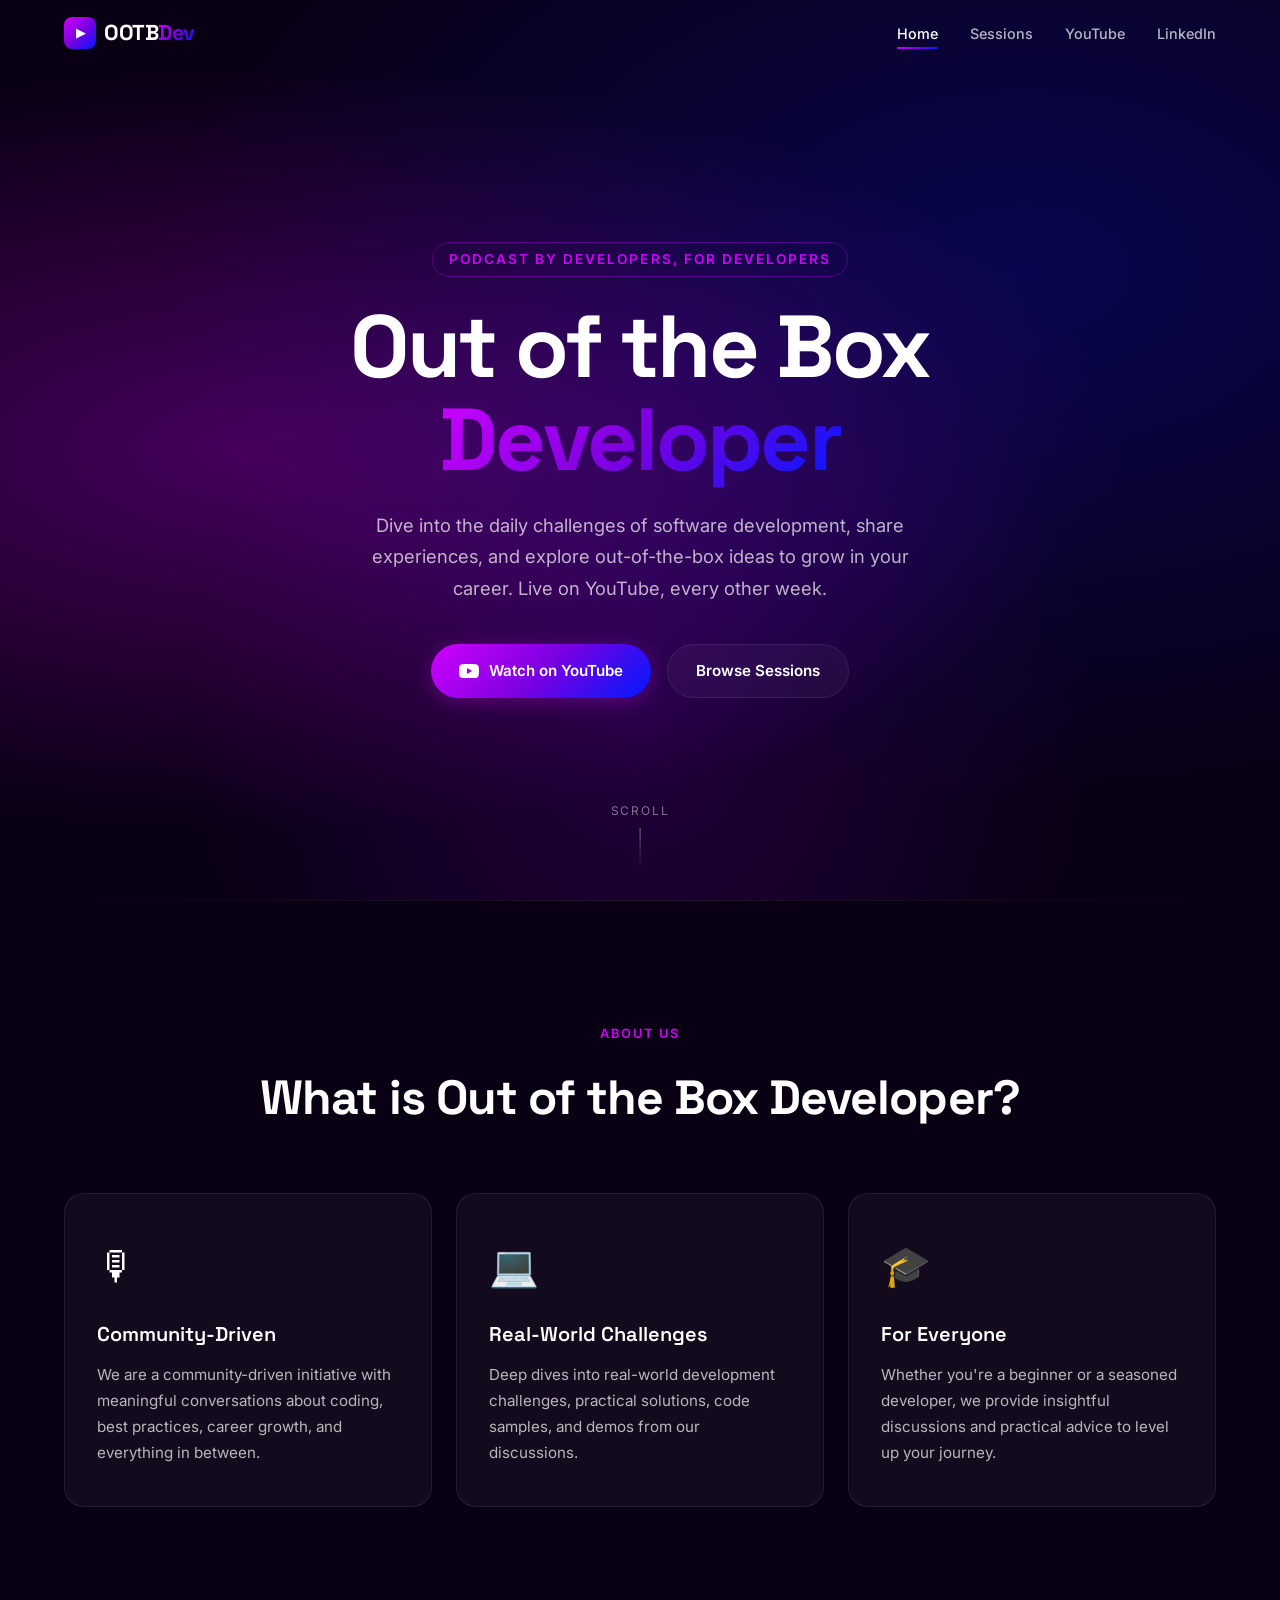
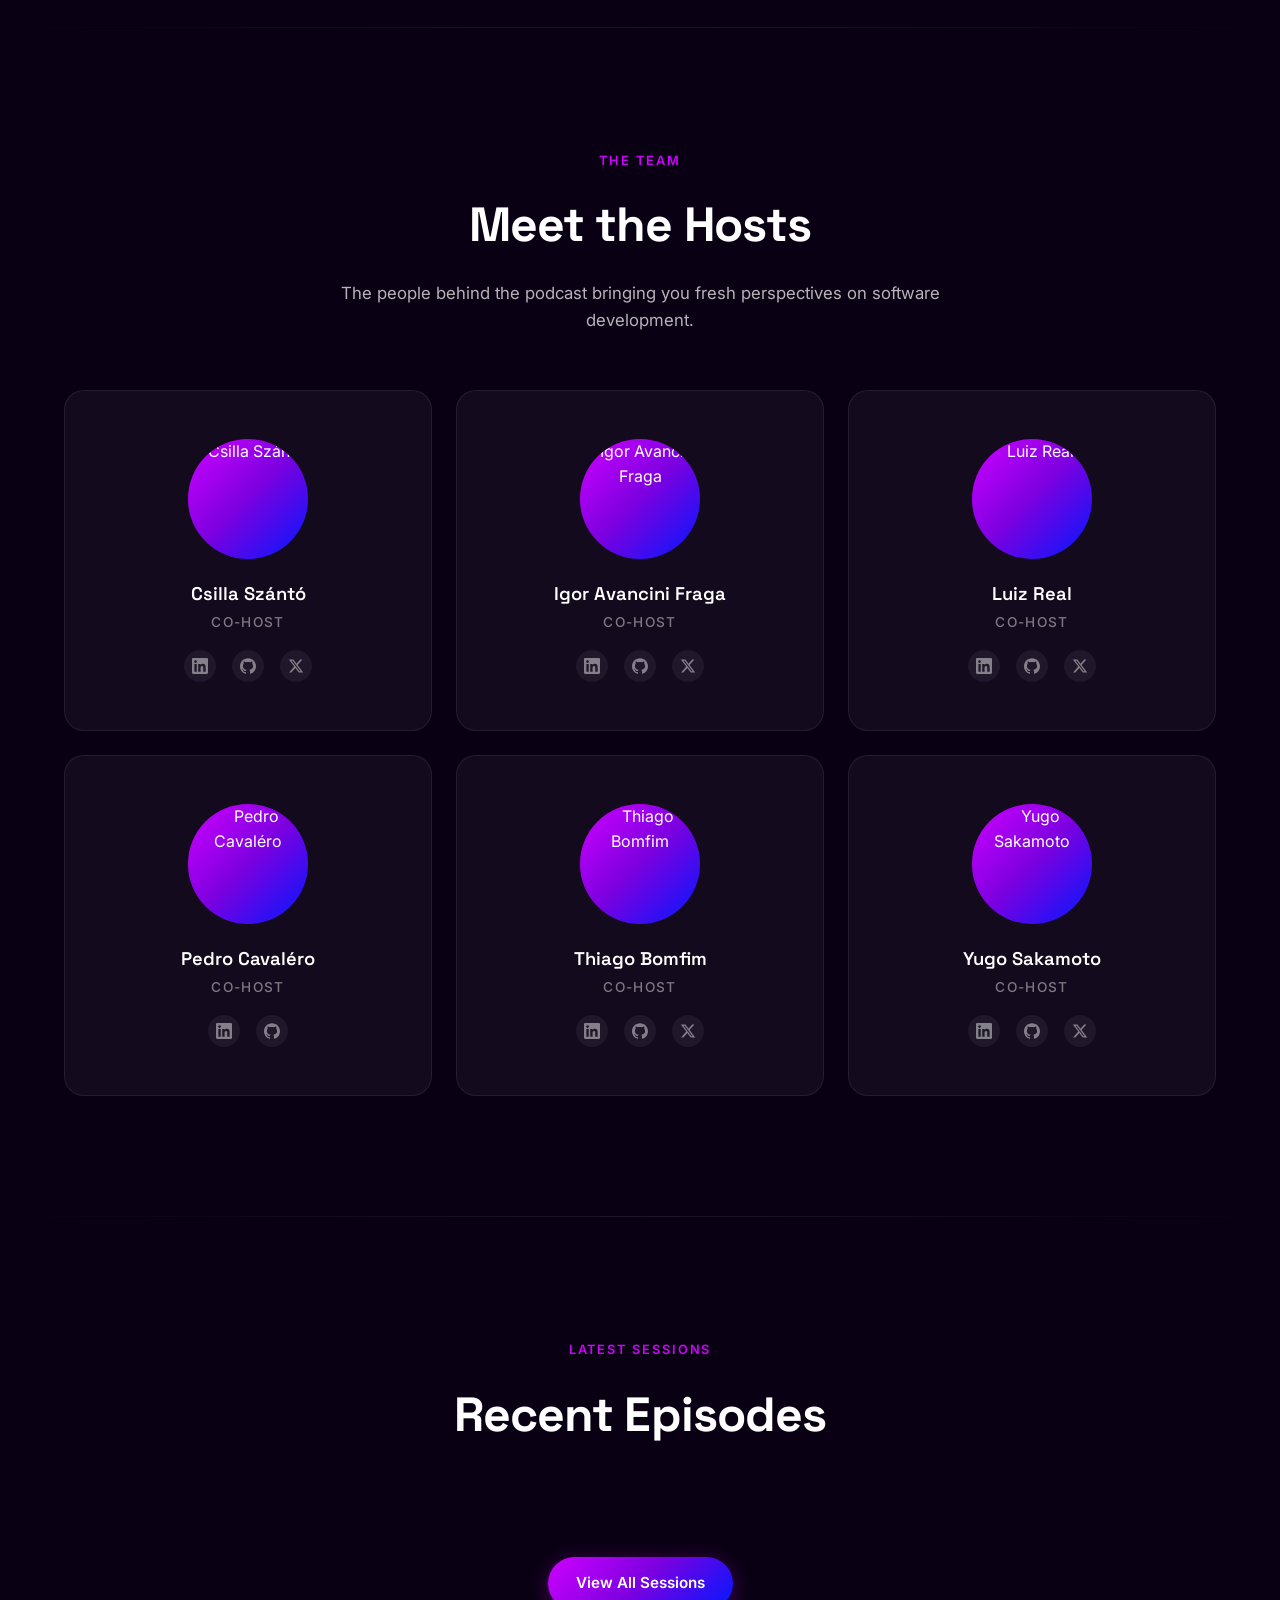
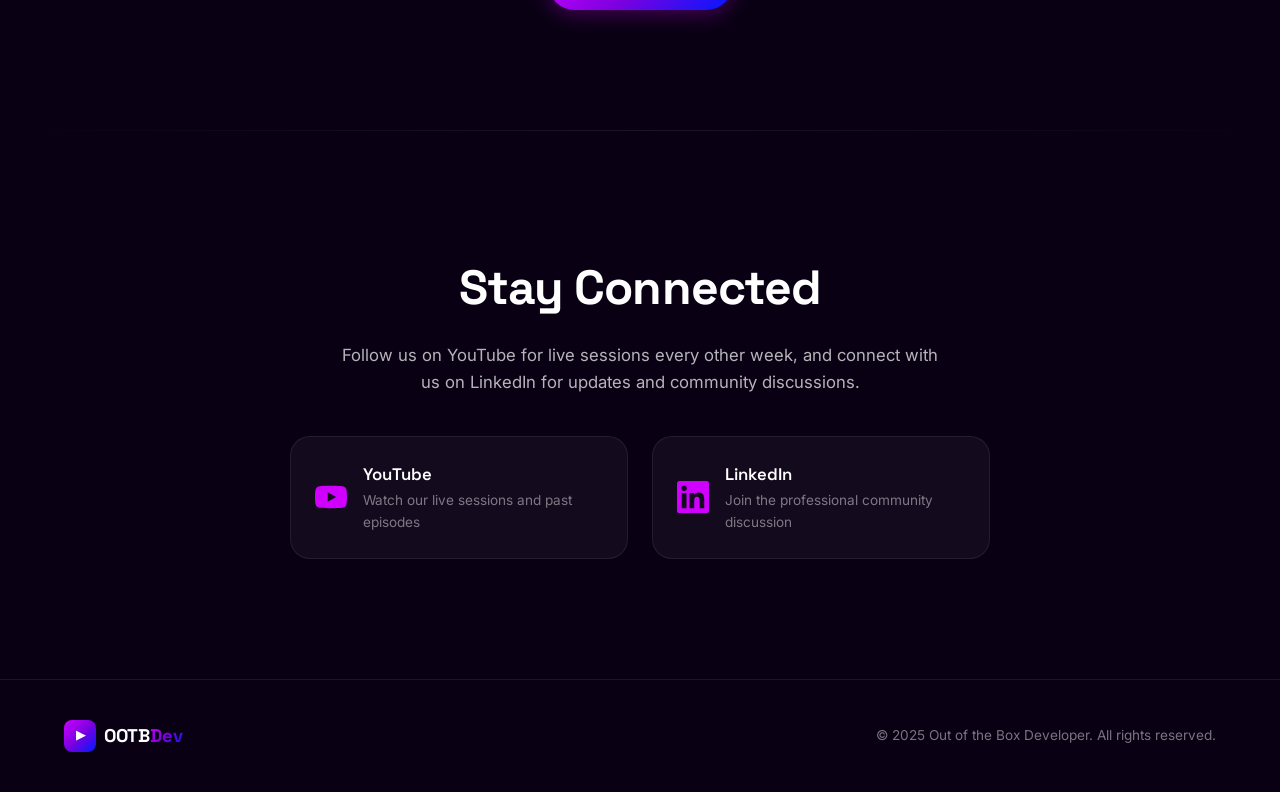
==== commit b4f2d69b: "feat: add social icons (LinkedIn, GitHub, X) to team member cards - Replace single LinkedIn link wit" ====
--- a/index.html
+++ b/index.html
@@ -87,48 +87,111 @@
         <p class="section-subtitle">The people behind the podcast bringing you fresh perspectives on software development.</p>
       </div>
       <div class="team-grid">
-        <a href="https://www.linkedin.com/in/csilla-szanto/" target="_blank" rel="noopener" class="team-card">
+        <div class="team-card">
           <div class="team-avatar">
             <img src="https://github.com/csillaszanto.png?size=400" alt="Csilla Szántó" loading="lazy">
           </div>
           <h3>Csilla Szántó</h3>
           <p>Co-host</p>
-        </a>
-        <a href="https://www.linkedin.com/in/igoravancinifraga/" target="_blank" rel="noopener" class="team-card">
+          <div class="team-social">
+            <a href="https://www.linkedin.com/in/csilla-szanto/" target="_blank" rel="noopener" title="LinkedIn">
+              <svg viewBox="0 0 24 24" fill="currentColor"><path d="M20.447 20.452h-3.554v-5.569c0-1.328-.027-3.037-1.852-3.037-1.853 0-2.136 1.445-2.136 2.939v5.667H9.351V9h3.414v1.561h.046c.477-.9 1.637-1.85 3.37-1.85 3.601 0 4.267 2.37 4.267 5.455v6.286zM5.337 7.433c-1.144 0-2.063-.926-2.063-2.065 0-1.138.92-2.063 2.063-2.063 1.14 0 2.064.925 2.064 2.063 0 1.139-.925 2.065-2.064 2.065zm1.782 13.019H3.555V9h3.564v11.452zM22.225 0H1.771C.792 0 0 .774 0 1.729v20.542C0 23.227.792 24 1.771 24h20.451C23.2 24 24 23.227 24 22.271V1.729C24 .774 23.2 0 22.222 0h.003z"/></svg>
+            </a>
+            <a href="https://github.com/csillaszanto" target="_blank" rel="noopener" title="GitHub">
+              <svg viewBox="0 0 24 24" fill="currentColor"><path d="M12 .297c-6.63 0-12 5.373-12 12 0 5.303 3.438 9.8 8.205 11.385.6.113.82-.258.82-.577 0-.285-.01-1.04-.015-2.04-3.338.724-4.042-1.61-4.042-1.61C4.422 18.07 3.633 17.7 3.633 17.7c-1.087-.744.084-.729.084-.729 1.205.084 1.838 1.236 1.838 1.236 1.07 1.835 2.809 1.305 3.495.998.108-.776.417-1.305.76-1.605-2.665-.3-5.466-1.332-5.466-5.93 0-1.31.465-2.38 1.235-3.22-.135-.303-.54-1.523.105-3.176 0 0 1.005-.322 3.3 1.23.96-.267 1.98-.399 3-.405 1.02.006 2.04.138 3 .405 2.28-1.552 3.285-1.23 3.285-1.23.645 1.653.24 2.873.12 3.176.765.84 1.23 1.91 1.23 3.22 0 4.61-2.805 5.625-5.475 5.92.42.36.81 1.096.81 2.22 0 1.606-.015 2.896-.015 3.286 0 .315.21.69.825.57C20.565 22.092 24 17.592 24 12.297c0-6.627-5.373-12-12-12"/></svg>
+            </a>
+            <a href="https://x.com/CsillaSzanto" target="_blank" rel="noopener" title="X">
+              <svg viewBox="0 0 24 24" fill="currentColor"><path d="M18.244 2.25h3.308l-7.227 8.26 8.502 11.24H16.17l-5.214-6.817L4.99 21.75H1.68l7.73-8.835L1.254 2.25H8.08l4.713 6.231zm-1.161 17.52h1.833L7.084 4.126H5.117z"/></svg>
+            </a>
+          </div>
+        </div>
+        <div class="team-card">
           <div class="team-avatar">
             <img src="https://github.com/Intercont.png?size=400" alt="Igor Avancini Fraga" loading="lazy">
           </div>
           <h3>Igor Avancini Fraga</h3>
           <p>Co-host</p>
-        </a>
-        <a href="https://www.linkedin.com/in/lgsreal/" target="_blank" rel="noopener" class="team-card">
+          <div class="team-social">
+            <a href="https://www.linkedin.com/in/igoravancinifraga/" target="_blank" rel="noopener" title="LinkedIn">
+              <svg viewBox="0 0 24 24" fill="currentColor"><path d="M20.447 20.452h-3.554v-5.569c0-1.328-.027-3.037-1.852-3.037-1.853 0-2.136 1.445-2.136 2.939v5.667H9.351V9h3.414v1.561h.046c.477-.9 1.637-1.85 3.37-1.85 3.601 0 4.267 2.37 4.267 5.455v6.286zM5.337 7.433c-1.144 0-2.063-.926-2.063-2.065 0-1.138.92-2.063 2.063-2.063 1.14 0 2.064.925 2.064 2.063 0 1.139-.925 2.065-2.064 2.065zm1.782 13.019H3.555V9h3.564v11.452zM22.225 0H1.771C.792 0 0 .774 0 1.729v20.542C0 23.227.792 24 1.771 24h20.451C23.2 24 24 23.227 24 22.271V1.729C24 .774 23.2 0 22.222 0h.003z"/></svg>
+            </a>
+            <a href="https://github.com/Intercont" target="_blank" rel="noopener" title="GitHub">
+              <svg viewBox="0 0 24 24" fill="currentColor"><path d="M12 .297c-6.63 0-12 5.373-12 12 0 5.303 3.438 9.8 8.205 11.385.6.113.82-.258.82-.577 0-.285-.01-1.04-.015-2.04-3.338.724-4.042-1.61-4.042-1.61C4.422 18.07 3.633 17.7 3.633 17.7c-1.087-.744.084-.729.084-.729 1.205.084 1.838 1.236 1.838 1.236 1.07 1.835 2.809 1.305 3.495.998.108-.776.417-1.305.76-1.605-2.665-.3-5.466-1.332-5.466-5.93 0-1.31.465-2.38 1.235-3.22-.135-.303-.54-1.523.105-3.176 0 0 1.005-.322 3.3 1.23.96-.267 1.98-.399 3-.405 1.02.006 2.04.138 3 .405 2.28-1.552 3.285-1.23 3.285-1.23.645 1.653.24 2.873.12 3.176.765.84 1.23 1.91 1.23 3.22 0 4.61-2.805 5.625-5.475 5.92.42.36.81 1.096.81 2.22 0 1.606-.015 2.896-.015 3.286 0 .315.21.69.825.57C20.565 22.092 24 17.592 24 12.297c0-6.627-5.373-12-12-12"/></svg>
+            </a>
+            <a href="https://x.com/igorfragadev" target="_blank" rel="noopener" title="X">
+              <svg viewBox="0 0 24 24" fill="currentColor"><path d="M18.244 2.25h3.308l-7.227 8.26 8.502 11.24H16.17l-5.214-6.817L4.99 21.75H1.68l7.73-8.835L1.254 2.25H8.08l4.713 6.231zm-1.161 17.52h1.833L7.084 4.126H5.117z"/></svg>
+            </a>
+          </div>
+        </div>
+        <div class="team-card">
           <div class="team-avatar">
             <img src="https://github.com/lgsreal.png?size=400" alt="Luiz Real" loading="lazy">
           </div>
           <h3>Luiz Real</h3>
           <p>Co-host</p>
-        </a>
-        <a href="https://www.linkedin.com/in/pedrocavalero/" target="_blank" rel="noopener" class="team-card">
+          <div class="team-social">
+            <a href="https://www.linkedin.com/in/lgsreal/" target="_blank" rel="noopener" title="LinkedIn">
+              <svg viewBox="0 0 24 24" fill="currentColor"><path d="M20.447 20.452h-3.554v-5.569c0-1.328-.027-3.037-1.852-3.037-1.853 0-2.136 1.445-2.136 2.939v5.667H9.351V9h3.414v1.561h.046c.477-.9 1.637-1.85 3.37-1.85 3.601 0 4.267 2.37 4.267 5.455v6.286zM5.337 7.433c-1.144 0-2.063-.926-2.063-2.065 0-1.138.92-2.063 2.063-2.063 1.14 0 2.064.925 2.064 2.063 0 1.139-.925 2.065-2.064 2.065zm1.782 13.019H3.555V9h3.564v11.452zM22.225 0H1.771C.792 0 0 .774 0 1.729v20.542C0 23.227.792 24 1.771 24h20.451C23.2 24 24 23.227 24 22.271V1.729C24 .774 23.2 0 22.222 0h.003z"/></svg>
+            </a>
+            <a href="https://github.com/lgsreal" target="_blank" rel="noopener" title="GitHub">
+              <svg viewBox="0 0 24 24" fill="currentColor"><path d="M12 .297c-6.63 0-12 5.373-12 12 0 5.303 3.438 9.8 8.205 11.385.6.113.82-.258.82-.577 0-.285-.01-1.04-.015-2.04-3.338.724-4.042-1.61-4.042-1.61C4.422 18.07 3.633 17.7 3.633 17.7c-1.087-.744.084-.729.084-.729 1.205.084 1.838 1.236 1.838 1.236 1.07 1.835 2.809 1.305 3.495.998.108-.776.417-1.305.76-1.605-2.665-.3-5.466-1.332-5.466-5.93 0-1.31.465-2.38 1.235-3.22-.135-.303-.54-1.523.105-3.176 0 0 1.005-.322 3.3 1.23.96-.267 1.98-.399 3-.405 1.02.006 2.04.138 3 .405 2.28-1.552 3.285-1.23 3.285-1.23.645 1.653.24 2.873.12 3.176.765.84 1.23 1.91 1.23 3.22 0 4.61-2.805 5.625-5.475 5.92.42.36.81 1.096.81 2.22 0 1.606-.015 2.896-.015 3.286 0 .315.21.69.825.57C20.565 22.092 24 17.592 24 12.297c0-6.627-5.373-12-12-12"/></svg>
+            </a>
+            <a href="https://x.com/lgsreal" target="_blank" rel="noopener" title="X">
+              <svg viewBox="0 0 24 24" fill="currentColor"><path d="M18.244 2.25h3.308l-7.227 8.26 8.502 11.24H16.17l-5.214-6.817L4.99 21.75H1.68l7.73-8.835L1.254 2.25H8.08l4.713 6.231zm-1.161 17.52h1.833L7.084 4.126H5.117z"/></svg>
+            </a>
+          </div>
+        </div>
+        <div class="team-card">
           <div class="team-avatar">
             <img src="https://github.com/pedrocavalero.png?size=400" alt="Pedro Cavaléro" loading="lazy">
           </div>
           <h3>Pedro Cavaléro</h3>
           <p>Co-host</p>
-        </a>
-        <a href="https://www.linkedin.com/in/thiagobfim/" target="_blank" rel="noopener" class="team-card">
+          <div class="team-social">
+            <a href="https://www.linkedin.com/in/pedrocavalero/" target="_blank" rel="noopener" title="LinkedIn">
+              <svg viewBox="0 0 24 24" fill="currentColor"><path d="M20.447 20.452h-3.554v-5.569c0-1.328-.027-3.037-1.852-3.037-1.853 0-2.136 1.445-2.136 2.939v5.667H9.351V9h3.414v1.561h.046c.477-.9 1.637-1.85 3.37-1.85 3.601 0 4.267 2.37 4.267 5.455v6.286zM5.337 7.433c-1.144 0-2.063-.926-2.063-2.065 0-1.138.92-2.063 2.063-2.063 1.14 0 2.064.925 2.064 2.063 0 1.139-.925 2.065-2.064 2.065zm1.782 13.019H3.555V9h3.564v11.452zM22.225 0H1.771C.792 0 0 .774 0 1.729v20.542C0 23.227.792 24 1.771 24h20.451C23.2 24 24 23.227 24 22.271V1.729C24 .774 23.2 0 22.222 0h.003z"/></svg>
+            </a>
+            <a href="https://github.com/pedrocavalero" target="_blank" rel="noopener" title="GitHub">
+              <svg viewBox="0 0 24 24" fill="currentColor"><path d="M12 .297c-6.63 0-12 5.373-12 12 0 5.303 3.438 9.8 8.205 11.385.6.113.82-.258.82-.577 0-.285-.01-1.04-.015-2.04-3.338.724-4.042-1.61-4.042-1.61C4.422 18.07 3.633 17.7 3.633 17.7c-1.087-.744.084-.729.084-.729 1.205.084 1.838 1.236 1.838 1.236 1.07 1.835 2.809 1.305 3.495.998.108-.776.417-1.305.76-1.605-2.665-.3-5.466-1.332-5.466-5.93 0-1.31.465-2.38 1.235-3.22-.135-.303-.54-1.523.105-3.176 0 0 1.005-.322 3.3 1.23.96-.267 1.98-.399 3-.405 1.02.006 2.04.138 3 .405 2.28-1.552 3.285-1.23 3.285-1.23.645 1.653.24 2.873.12 3.176.765.84 1.23 1.91 1.23 3.22 0 4.61-2.805 5.625-5.475 5.92.42.36.81 1.096.81 2.22 0 1.606-.015 2.896-.015 3.286 0 .315.21.69.825.57C20.565 22.092 24 17.592 24 12.297c0-6.627-5.373-12-12-12"/></svg>
+            </a>
+          </div>
+        </div>
+        <div class="team-card">
           <div class="team-avatar">
             <img src="https://github.com/thiagobfim.png?size=400" alt="Thiago Bomfim" loading="lazy">
           </div>
           <h3>Thiago Bomfim</h3>
           <p>Co-host</p>
-        </a>
-        <a href="https://www.linkedin.com/in/yugo-sakamoto/" target="_blank" rel="noopener" class="team-card">
+          <div class="team-social">
+            <a href="https://www.linkedin.com/in/thiagobfim/" target="_blank" rel="noopener" title="LinkedIn">
+              <svg viewBox="0 0 24 24" fill="currentColor"><path d="M20.447 20.452h-3.554v-5.569c0-1.328-.027-3.037-1.852-3.037-1.853 0-2.136 1.445-2.136 2.939v5.667H9.351V9h3.414v1.561h.046c.477-.9 1.637-1.85 3.37-1.85 3.601 0 4.267 2.37 4.267 5.455v6.286zM5.337 7.433c-1.144 0-2.063-.926-2.063-2.065 0-1.138.92-2.063 2.063-2.063 1.14 0 2.064.925 2.064 2.063 0 1.139-.925 2.065-2.064 2.065zm1.782 13.019H3.555V9h3.564v11.452zM22.225 0H1.771C.792 0 0 .774 0 1.729v20.542C0 23.227.792 24 1.771 24h20.451C23.2 24 24 23.227 24 22.271V1.729C24 .774 23.2 0 22.222 0h.003z"/></svg>
+            </a>
+            <a href="https://github.com/ThiagoBfim" target="_blank" rel="noopener" title="GitHub">
+              <svg viewBox="0 0 24 24" fill="currentColor"><path d="M12 .297c-6.63 0-12 5.373-12 12 0 5.303 3.438 9.8 8.205 11.385.6.113.82-.258.82-.577 0-.285-.01-1.04-.015-2.04-3.338.724-4.042-1.61-4.042-1.61C4.422 18.07 3.633 17.7 3.633 17.7c-1.087-.744.084-.729.084-.729 1.205.084 1.838 1.236 1.838 1.236 1.07 1.835 2.809 1.305 3.495.998.108-.776.417-1.305.76-1.605-2.665-.3-5.466-1.332-5.466-5.93 0-1.31.465-2.38 1.235-3.22-.135-.303-.54-1.523.105-3.176 0 0 1.005-.322 3.3 1.23.96-.267 1.98-.399 3-.405 1.02.006 2.04.138 3 .405 2.28-1.552 3.285-1.23 3.285-1.23.645 1.653.24 2.873.12 3.176.765.84 1.23 1.91 1.23 3.22 0 4.61-2.805 5.625-5.475 5.92.42.36.81 1.096.81 2.22 0 1.606-.015 2.896-.015 3.286 0 .315.21.69.825.57C20.565 22.092 24 17.592 24 12.297c0-6.627-5.373-12-12-12"/></svg>
+            </a>
+            <a href="https://x.com/ThiagoBfim" target="_blank" rel="noopener" title="X">
+              <svg viewBox="0 0 24 24" fill="currentColor"><path d="M18.244 2.25h3.308l-7.227 8.26 8.502 11.24H16.17l-5.214-6.817L4.99 21.75H1.68l7.73-8.835L1.254 2.25H8.08l4.713 6.231zm-1.161 17.52h1.833L7.084 4.126H5.117z"/></svg>
+            </a>
+          </div>
+        </div>
+        <div class="team-card">
           <div class="team-avatar">
             <img src="https://github.com/yugoccp.png?size=400" alt="Yugo Sakamoto" loading="lazy">
           </div>
           <h3>Yugo Sakamoto</h3>
           <p>Co-host</p>
-        </a>
+          <div class="team-social">
+            <a href="https://www.linkedin.com/in/yugo-sakamoto/" target="_blank" rel="noopener" title="LinkedIn">
+              <svg viewBox="0 0 24 24" fill="currentColor"><path d="M20.447 20.452h-3.554v-5.569c0-1.328-.027-3.037-1.852-3.037-1.853 0-2.136 1.445-2.136 2.939v5.667H9.351V9h3.414v1.561h.046c.477-.9 1.637-1.85 3.37-1.85 3.601 0 4.267 2.37 4.267 5.455v6.286zM5.337 7.433c-1.144 0-2.063-.926-2.063-2.065 0-1.138.92-2.063 2.063-2.063 1.14 0 2.064.925 2.064 2.063 0 1.139-.925 2.065-2.064 2.065zm1.782 13.019H3.555V9h3.564v11.452zM22.225 0H1.771C.792 0 0 .774 0 1.729v20.542C0 23.227.792 24 1.771 24h20.451C23.2 24 24 23.227 24 22.271V1.729C24 .774 23.2 0 22.222 0h.003z"/></svg>
+            </a>
+            <a href="https://github.com/yugoccp" target="_blank" rel="noopener" title="GitHub">
+              <svg viewBox="0 0 24 24" fill="currentColor"><path d="M12 .297c-6.63 0-12 5.373-12 12 0 5.303 3.438 9.8 8.205 11.385.6.113.82-.258.82-.577 0-.285-.01-1.04-.015-2.04-3.338.724-4.042-1.61-4.042-1.61C4.422 18.07 3.633 17.7 3.633 17.7c-1.087-.744.084-.729.084-.729 1.205.084 1.838 1.236 1.838 1.236 1.07 1.835 2.809 1.305 3.495.998.108-.776.417-1.305.76-1.605-2.665-.3-5.466-1.332-5.466-5.93 0-1.31.465-2.38 1.235-3.22-.135-.303-.54-1.523.105-3.176 0 0 1.005-.322 3.3 1.23.96-.267 1.98-.399 3-.405 1.02.006 2.04.138 3 .405 2.28-1.552 3.285-1.23 3.285-1.23.645 1.653.24 2.873.12 3.176.765.84 1.23 1.91 1.23 3.22 0 4.61-2.805 5.625-5.475 5.92.42.36.81 1.096.81 2.22 0 1.606-.015 2.896-.015 3.286 0 .315.21.69.825.57C20.565 22.092 24 17.592 24 12.297c0-6.627-5.373-12-12-12"/></svg>
+            </a>
+            <a href="https://x.com/ymoto" target="_blank" rel="noopener" title="X">
+              <svg viewBox="0 0 24 24" fill="currentColor"><path d="M18.244 2.25h3.308l-7.227 8.26 8.502 11.24H16.17l-5.214-6.817L4.99 21.75H1.68l7.73-8.835L1.254 2.25H8.08l4.713 6.231zm-1.161 17.52h1.833L7.084 4.126H5.117z"/></svg>
+            </a>
+          </div>
+        </div>
       </div>
     </div>
   </section>
--- a/styles.css
+++ b/styles.css
@@ -487,6 +487,36 @@
   letter-spacing: 0.1em;
 }
 
+.team-social {
+  display: flex;
+  justify-content: center;
+  gap: 16px;
+  margin-top: 16px;
+}
+
+.team-social a {
+  display: flex;
+  align-items: center;
+  justify-content: center;
+  width: 32px;
+  height: 32px;
+  border-radius: 50%;
+  background: rgba(255,255,255,0.06);
+  color: var(--text-muted);
+  transition: var(--transition);
+}
+
+.team-social a:hover {
+  background: var(--gradient-main);
+  color: white;
+  transform: scale(1.15);
+}
+
+.team-social svg {
+  width: 16px;
+  height: 16px;
+}
+
 /* ===== Sessions ===== */
 .latest-sessions {
   padding: 120px 0;
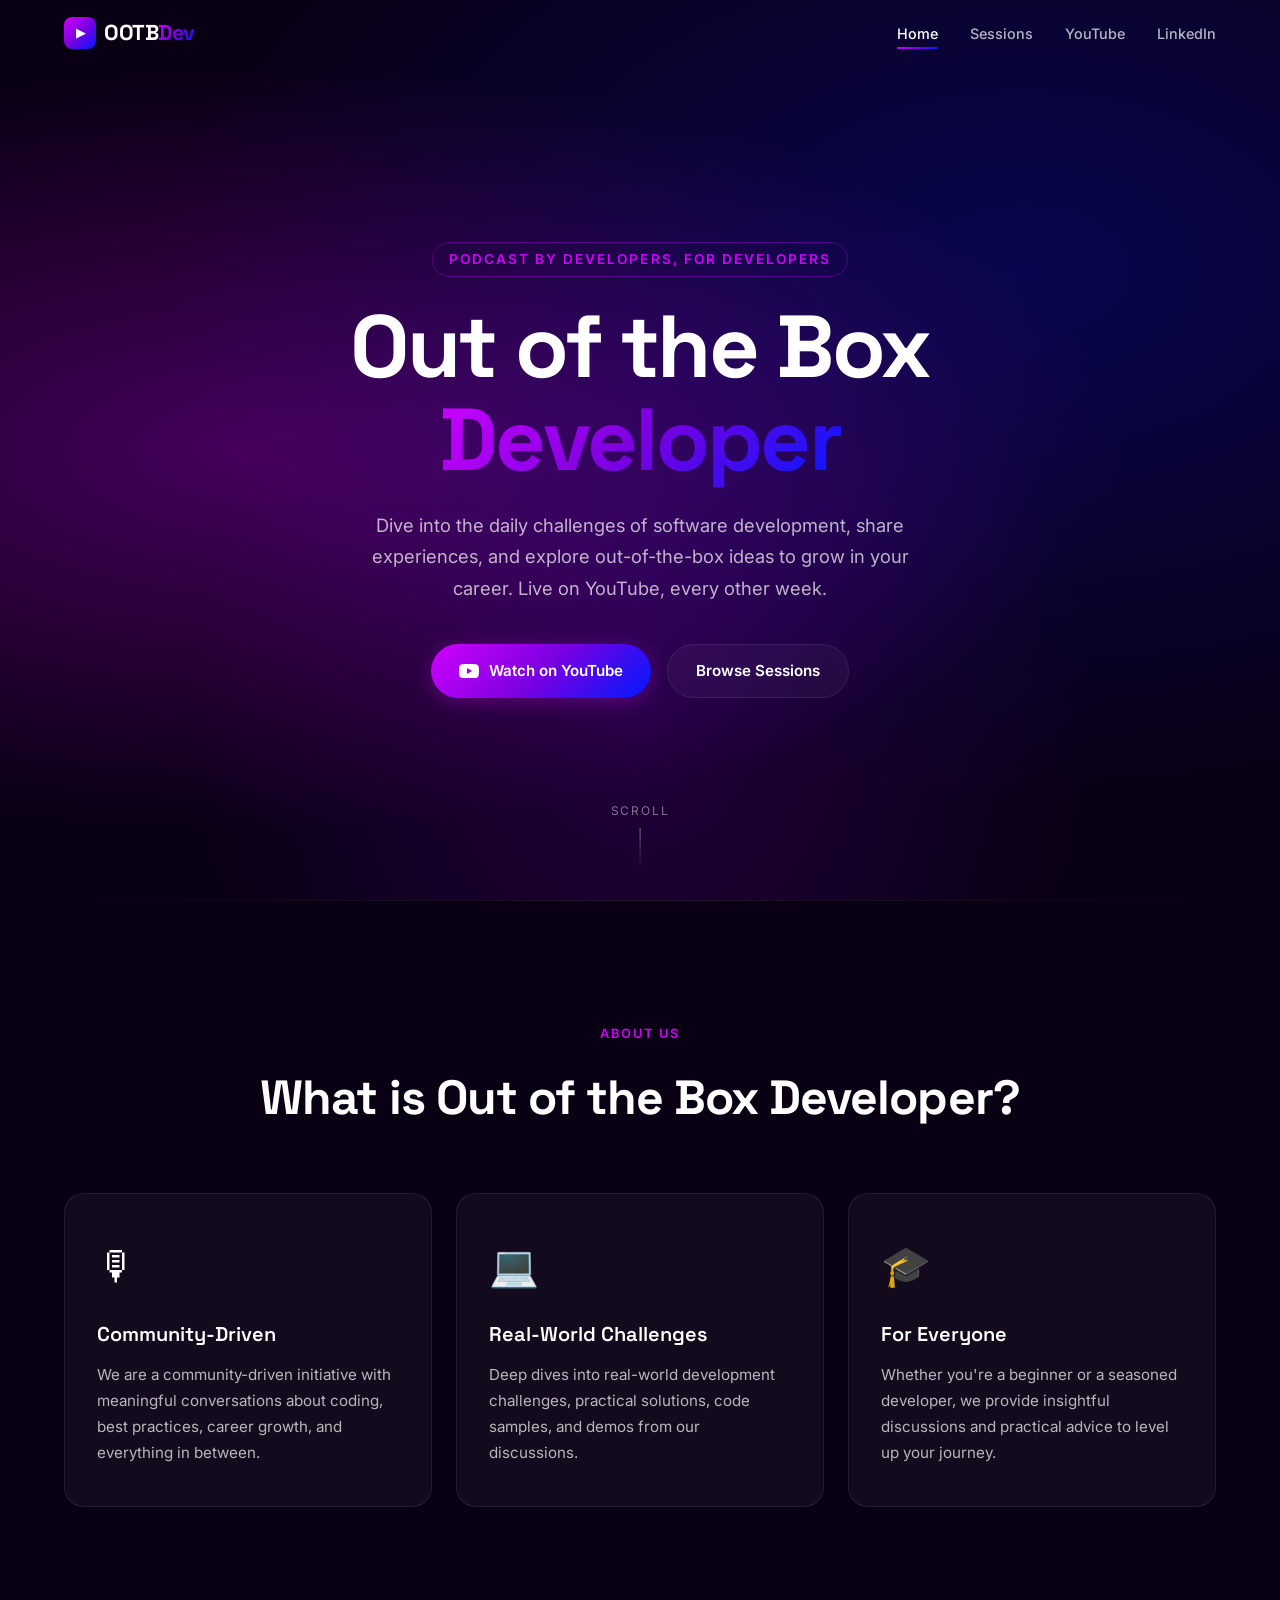
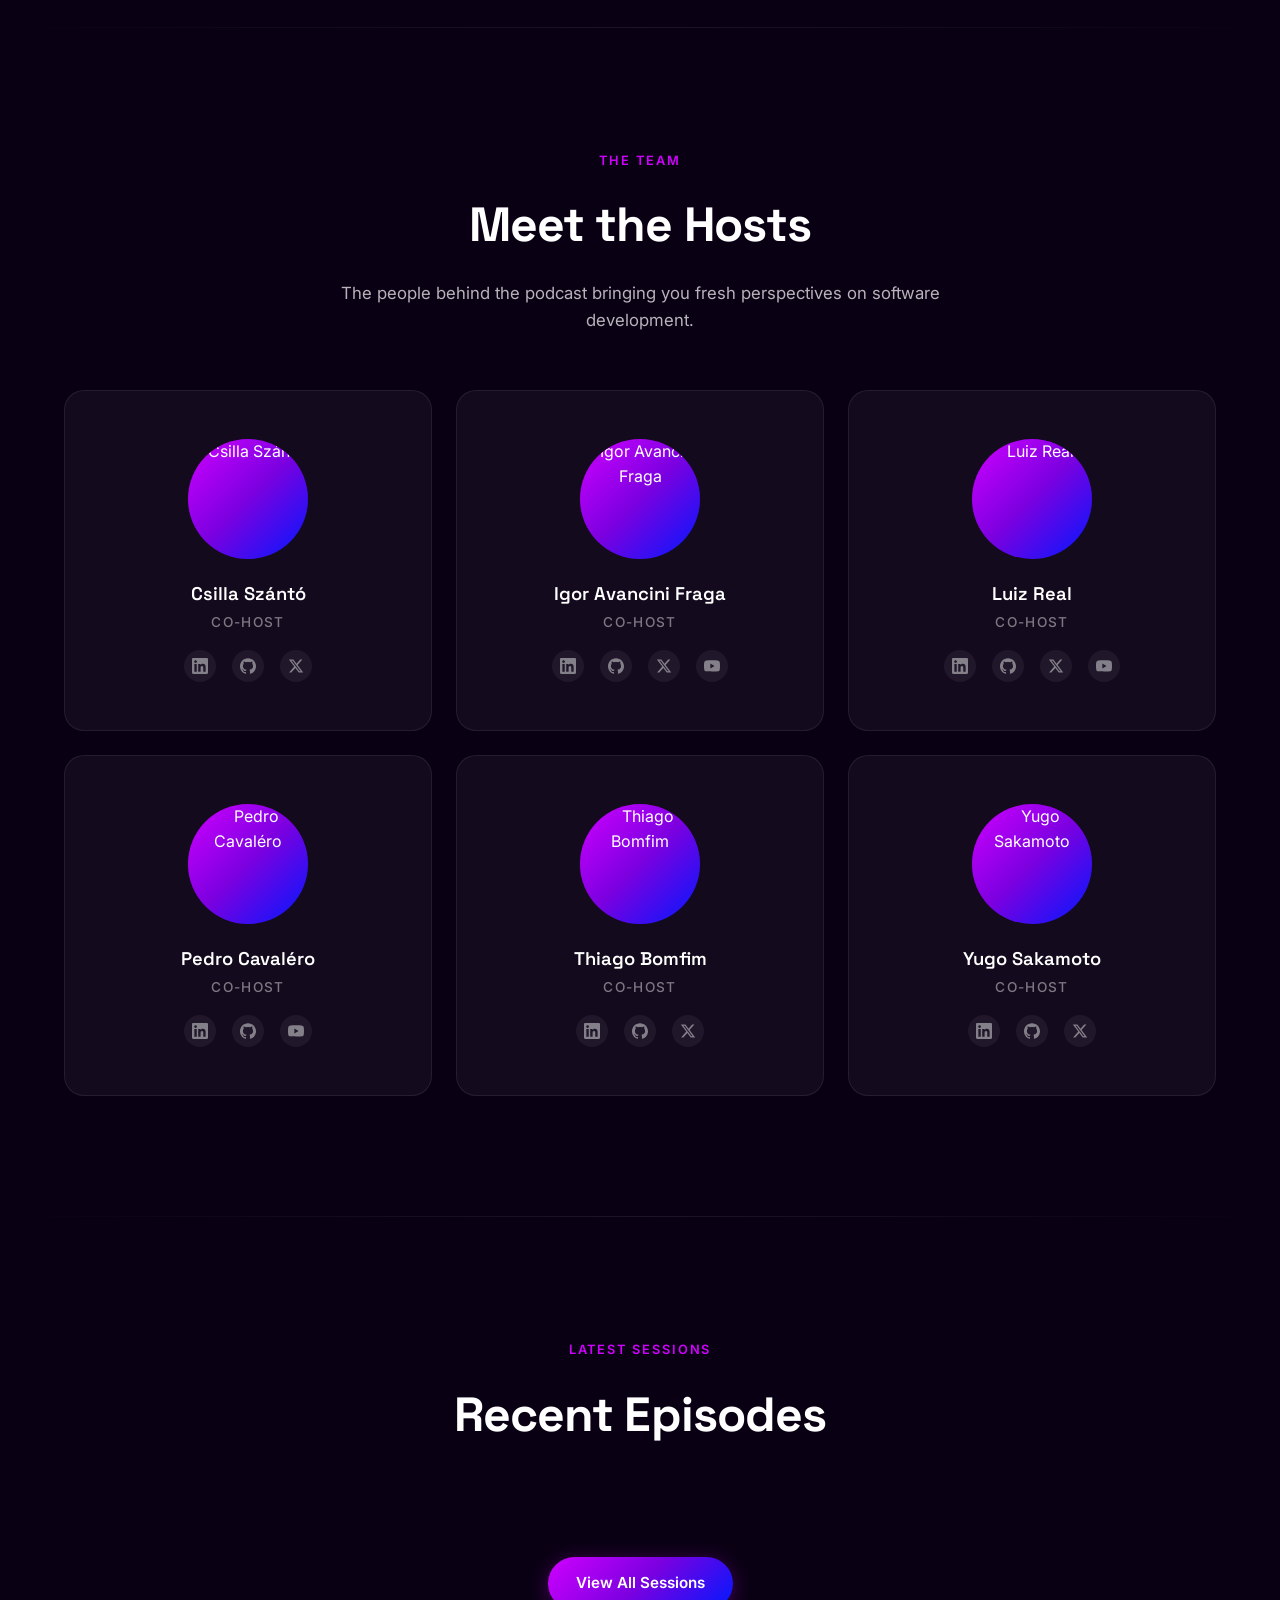
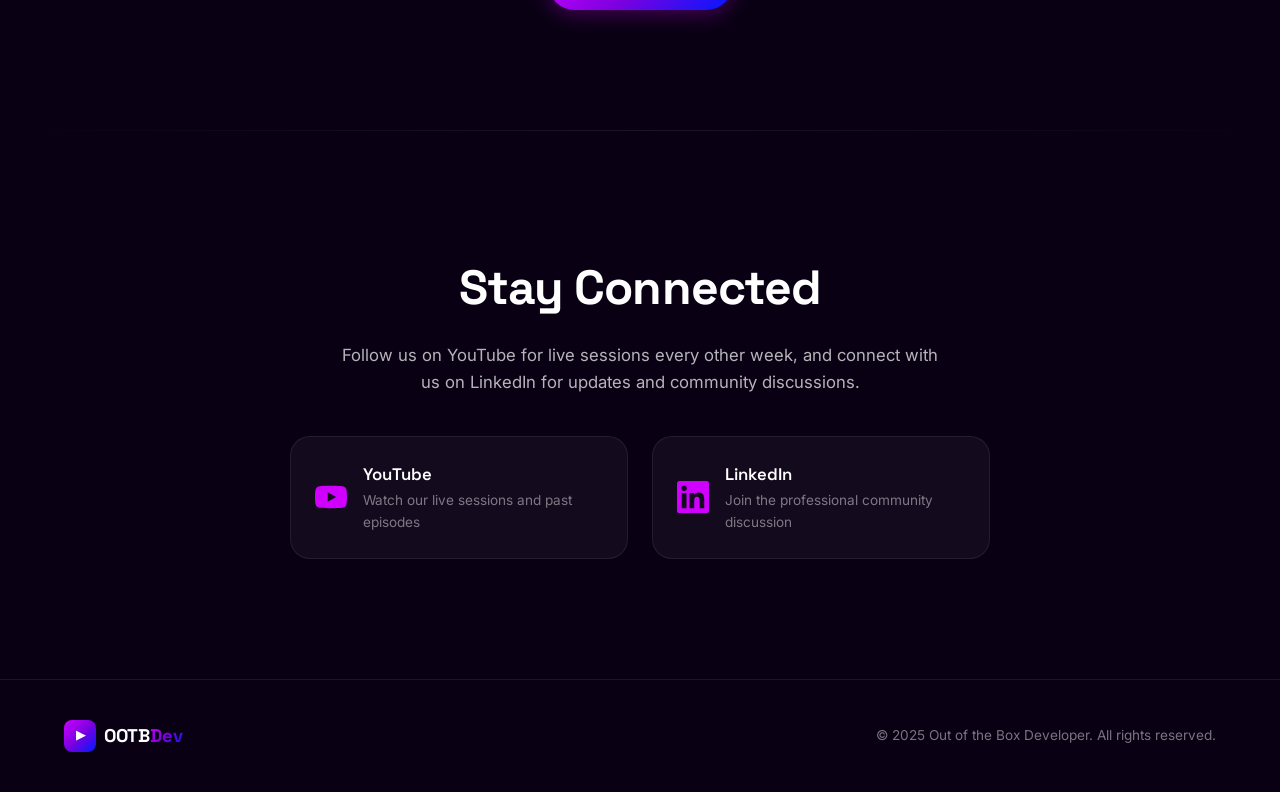
==== commit 13e831a4: "feat: add YouTube profile icons for Luiz, Pedro, and Igor Co-Authored-By: Luiz Gustavo Real <lgsreal" ====
--- a/index.html
+++ b/index.html
@@ -121,6 +121,9 @@
             <a href="https://x.com/igorfragadev" target="_blank" rel="noopener" title="X">
               <svg viewBox="0 0 24 24" fill="currentColor"><path d="M18.244 2.25h3.308l-7.227 8.26 8.502 11.24H16.17l-5.214-6.817L4.99 21.75H1.68l7.73-8.835L1.254 2.25H8.08l4.713 6.231zm-1.161 17.52h1.833L7.084 4.126H5.117z"/></svg>
             </a>
+            <a href="https://www.youtube.com/@IgorFragaDEV" target="_blank" rel="noopener" title="YouTube">
+              <svg viewBox="0 0 24 24" fill="currentColor"><path d="M23.498 6.186a3.016 3.016 0 0 0-2.122-2.136C19.505 3.545 12 3.545 12 3.545s-7.505 0-9.377.505A3.017 3.017 0 0 0 .502 6.186C0 8.07 0 12 0 12s0 3.93.502 5.814a3.016 3.016 0 0 0 2.122 2.136c1.871.505 9.376.505 9.376.505s7.505 0 9.377-.505a3.015 3.015 0 0 0 2.122-2.136C24 15.93 24 12 24 12s0-3.93-.502-5.814zM9.545 15.568V8.432L15.818 12l-6.273 3.568z"/></svg>
+            </a>
           </div>
         </div>
         <div class="team-card">
@@ -139,6 +142,9 @@
             <a href="https://x.com/lgsreal" target="_blank" rel="noopener" title="X">
               <svg viewBox="0 0 24 24" fill="currentColor"><path d="M18.244 2.25h3.308l-7.227 8.26 8.502 11.24H16.17l-5.214-6.817L4.99 21.75H1.68l7.73-8.835L1.254 2.25H8.08l4.713 6.231zm-1.161 17.52h1.833L7.084 4.126H5.117z"/></svg>
             </a>
+            <a href="https://www.youtube.com/@lgsreal" target="_blank" rel="noopener" title="YouTube">
+              <svg viewBox="0 0 24 24" fill="currentColor"><path d="M23.498 6.186a3.016 3.016 0 0 0-2.122-2.136C19.505 3.545 12 3.545 12 3.545s-7.505 0-9.377.505A3.017 3.017 0 0 0 .502 6.186C0 8.07 0 12 0 12s0 3.93.502 5.814a3.016 3.016 0 0 0 2.122 2.136c1.871.505 9.376.505 9.376.505s7.505 0 9.377-.505a3.015 3.015 0 0 0 2.122-2.136C24 15.93 24 12 24 12s0-3.93-.502-5.814zM9.545 15.568V8.432L15.818 12l-6.273 3.568z"/></svg>
+            </a>
           </div>
         </div>
         <div class="team-card">
@@ -153,6 +159,9 @@
             </a>
             <a href="https://github.com/pedrocavalero" target="_blank" rel="noopener" title="GitHub">
               <svg viewBox="0 0 24 24" fill="currentColor"><path d="M12 .297c-6.63 0-12 5.373-12 12 0 5.303 3.438 9.8 8.205 11.385.6.113.82-.258.82-.577 0-.285-.01-1.04-.015-2.04-3.338.724-4.042-1.61-4.042-1.61C4.422 18.07 3.633 17.7 3.633 17.7c-1.087-.744.084-.729.084-.729 1.205.084 1.838 1.236 1.838 1.236 1.07 1.835 2.809 1.305 3.495.998.108-.776.417-1.305.76-1.605-2.665-.3-5.466-1.332-5.466-5.93 0-1.31.465-2.38 1.235-3.22-.135-.303-.54-1.523.105-3.176 0 0 1.005-.322 3.3 1.23.96-.267 1.98-.399 3-.405 1.02.006 2.04.138 3 .405 2.28-1.552 3.285-1.23 3.285-1.23.645 1.653.24 2.873.12 3.176.765.84 1.23 1.91 1.23 3.22 0 4.61-2.805 5.625-5.475 5.92.42.36.81 1.096.81 2.22 0 1.606-.015 2.896-.015 3.286 0 .315.21.69.825.57C20.565 22.092 24 17.592 24 12.297c0-6.627-5.373-12-12-12"/></svg>
+            </a>
+            <a href="https://www.youtube.com/@internationaldevcareer" target="_blank" rel="noopener" title="YouTube">
+              <svg viewBox="0 0 24 24" fill="currentColor"><path d="M23.498 6.186a3.016 3.016 0 0 0-2.122-2.136C19.505 3.545 12 3.545 12 3.545s-7.505 0-9.377.505A3.017 3.017 0 0 0 .502 6.186C0 8.07 0 12 0 12s0 3.93.502 5.814a3.016 3.016 0 0 0 2.122 2.136c1.871.505 9.376.505 9.376.505s7.505 0 9.377-.505a3.015 3.015 0 0 0 2.122-2.136C24 15.93 24 12 24 12s0-3.93-.502-5.814zM9.545 15.568V8.432L15.818 12l-6.273 3.568z"/></svg>
             </a>
           </div>
         </div>
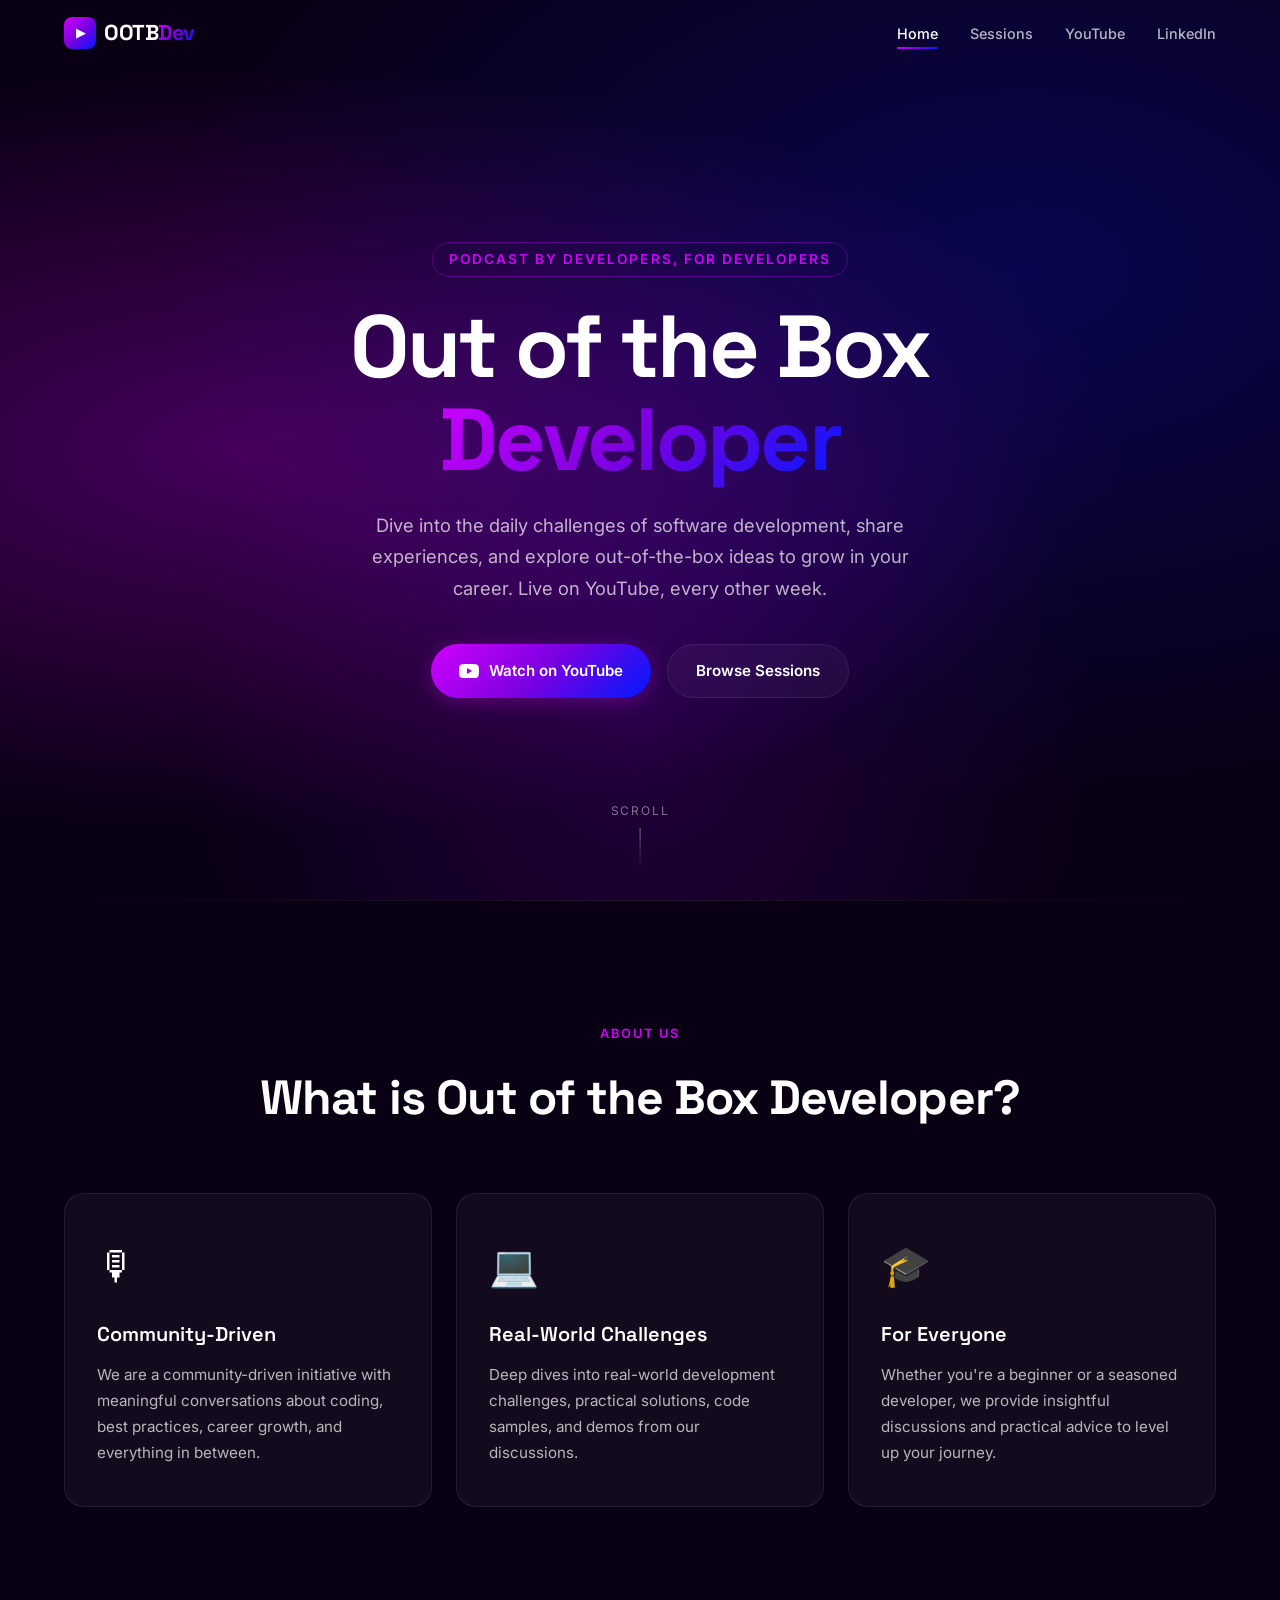
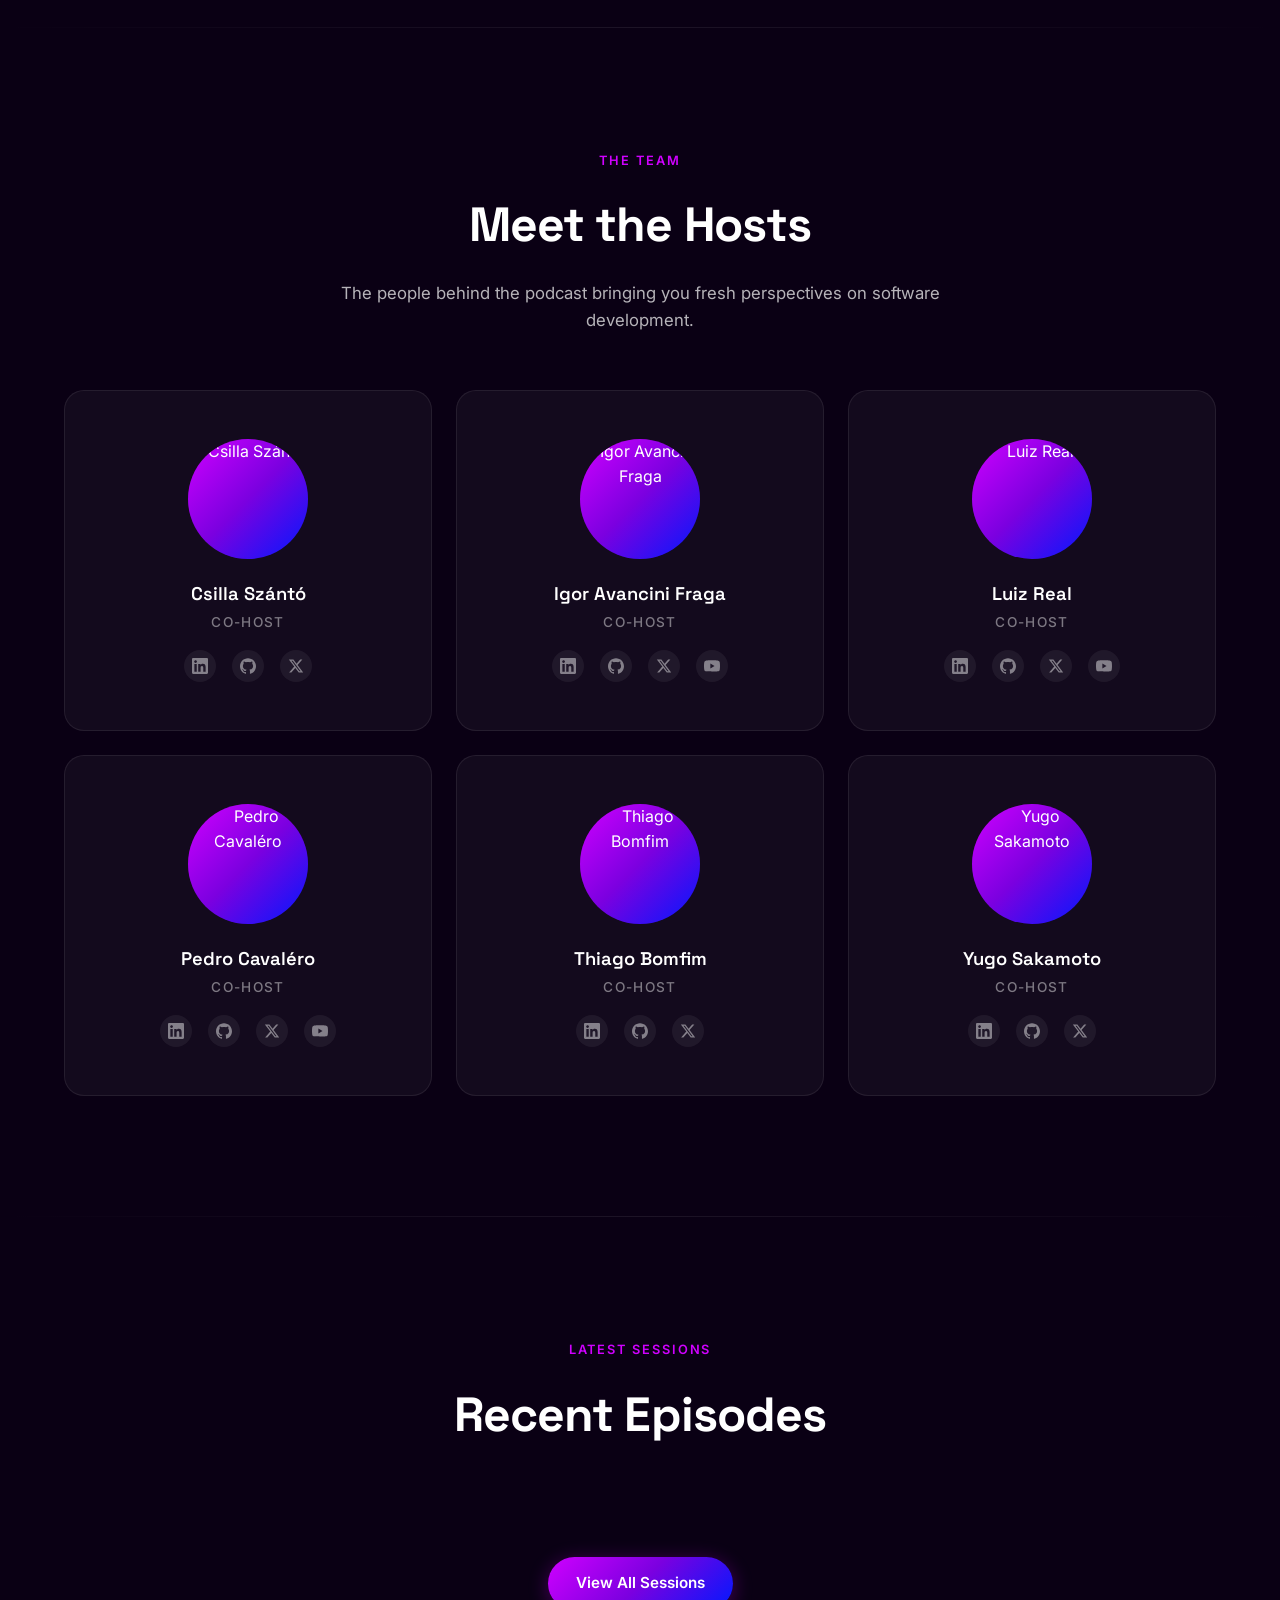
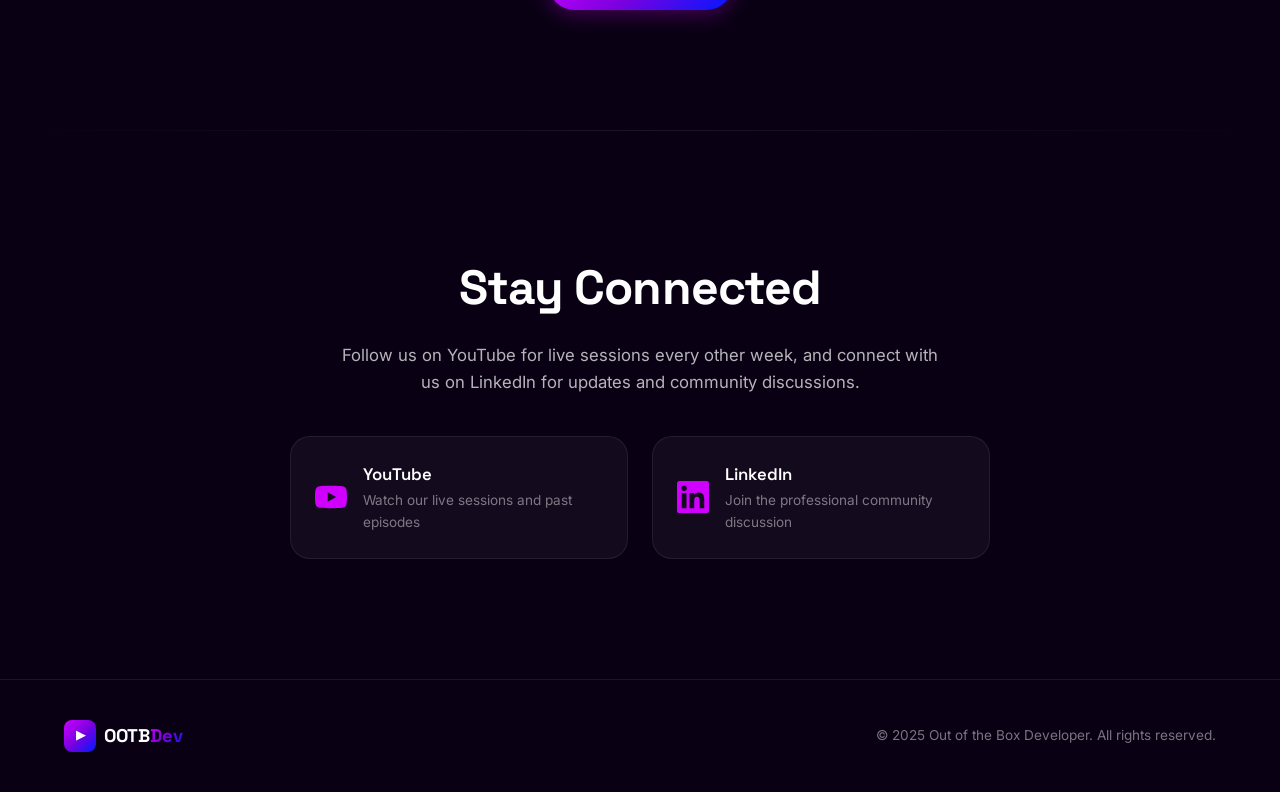
==== commit 448994bd: "feat: add Pedro's X profile icon Co-Authored-By: Luiz Gustavo Real <lgsreal2@gmail.com>" ====
--- a/index.html
+++ b/index.html
@@ -160,6 +160,9 @@
             <a href="https://github.com/pedrocavalero" target="_blank" rel="noopener" title="GitHub">
               <svg viewBox="0 0 24 24" fill="currentColor"><path d="M12 .297c-6.63 0-12 5.373-12 12 0 5.303 3.438 9.8 8.205 11.385.6.113.82-.258.82-.577 0-.285-.01-1.04-.015-2.04-3.338.724-4.042-1.61-4.042-1.61C4.422 18.07 3.633 17.7 3.633 17.7c-1.087-.744.084-.729.084-.729 1.205.084 1.838 1.236 1.838 1.236 1.07 1.835 2.809 1.305 3.495.998.108-.776.417-1.305.76-1.605-2.665-.3-5.466-1.332-5.466-5.93 0-1.31.465-2.38 1.235-3.22-.135-.303-.54-1.523.105-3.176 0 0 1.005-.322 3.3 1.23.96-.267 1.98-.399 3-.405 1.02.006 2.04.138 3 .405 2.28-1.552 3.285-1.23 3.285-1.23.645 1.653.24 2.873.12 3.176.765.84 1.23 1.91 1.23 3.22 0 4.61-2.805 5.625-5.475 5.92.42.36.81 1.096.81 2.22 0 1.606-.015 2.896-.015 3.286 0 .315.21.69.825.57C20.565 22.092 24 17.592 24 12.297c0-6.627-5.373-12-12-12"/></svg>
             </a>
+            <a href="https://x.com/pedrocavalero" target="_blank" rel="noopener" title="X">
+              <svg viewBox="0 0 24 24" fill="currentColor"><path d="M18.244 2.25h3.308l-7.227 8.26 8.502 11.24H16.17l-5.214-6.817L4.99 21.75H1.68l7.73-8.835L1.254 2.25H8.08l4.713 6.231zm-1.161 17.52h1.833L7.084 4.126H5.117z"/></svg>
+            </a>
             <a href="https://www.youtube.com/@internationaldevcareer" target="_blank" rel="noopener" title="YouTube">
               <svg viewBox="0 0 24 24" fill="currentColor"><path d="M23.498 6.186a3.016 3.016 0 0 0-2.122-2.136C19.505 3.545 12 3.545 12 3.545s-7.505 0-9.377.505A3.017 3.017 0 0 0 .502 6.186C0 8.07 0 12 0 12s0 3.93.502 5.814a3.016 3.016 0 0 0 2.122 2.136c1.871.505 9.376.505 9.376.505s7.505 0 9.377-.505a3.015 3.015 0 0 0 2.122-2.136C24 15.93 24 12 24 12s0-3.93-.502-5.814zM9.545 15.568V8.432L15.818 12l-6.273 3.568z"/></svg>
             </a>
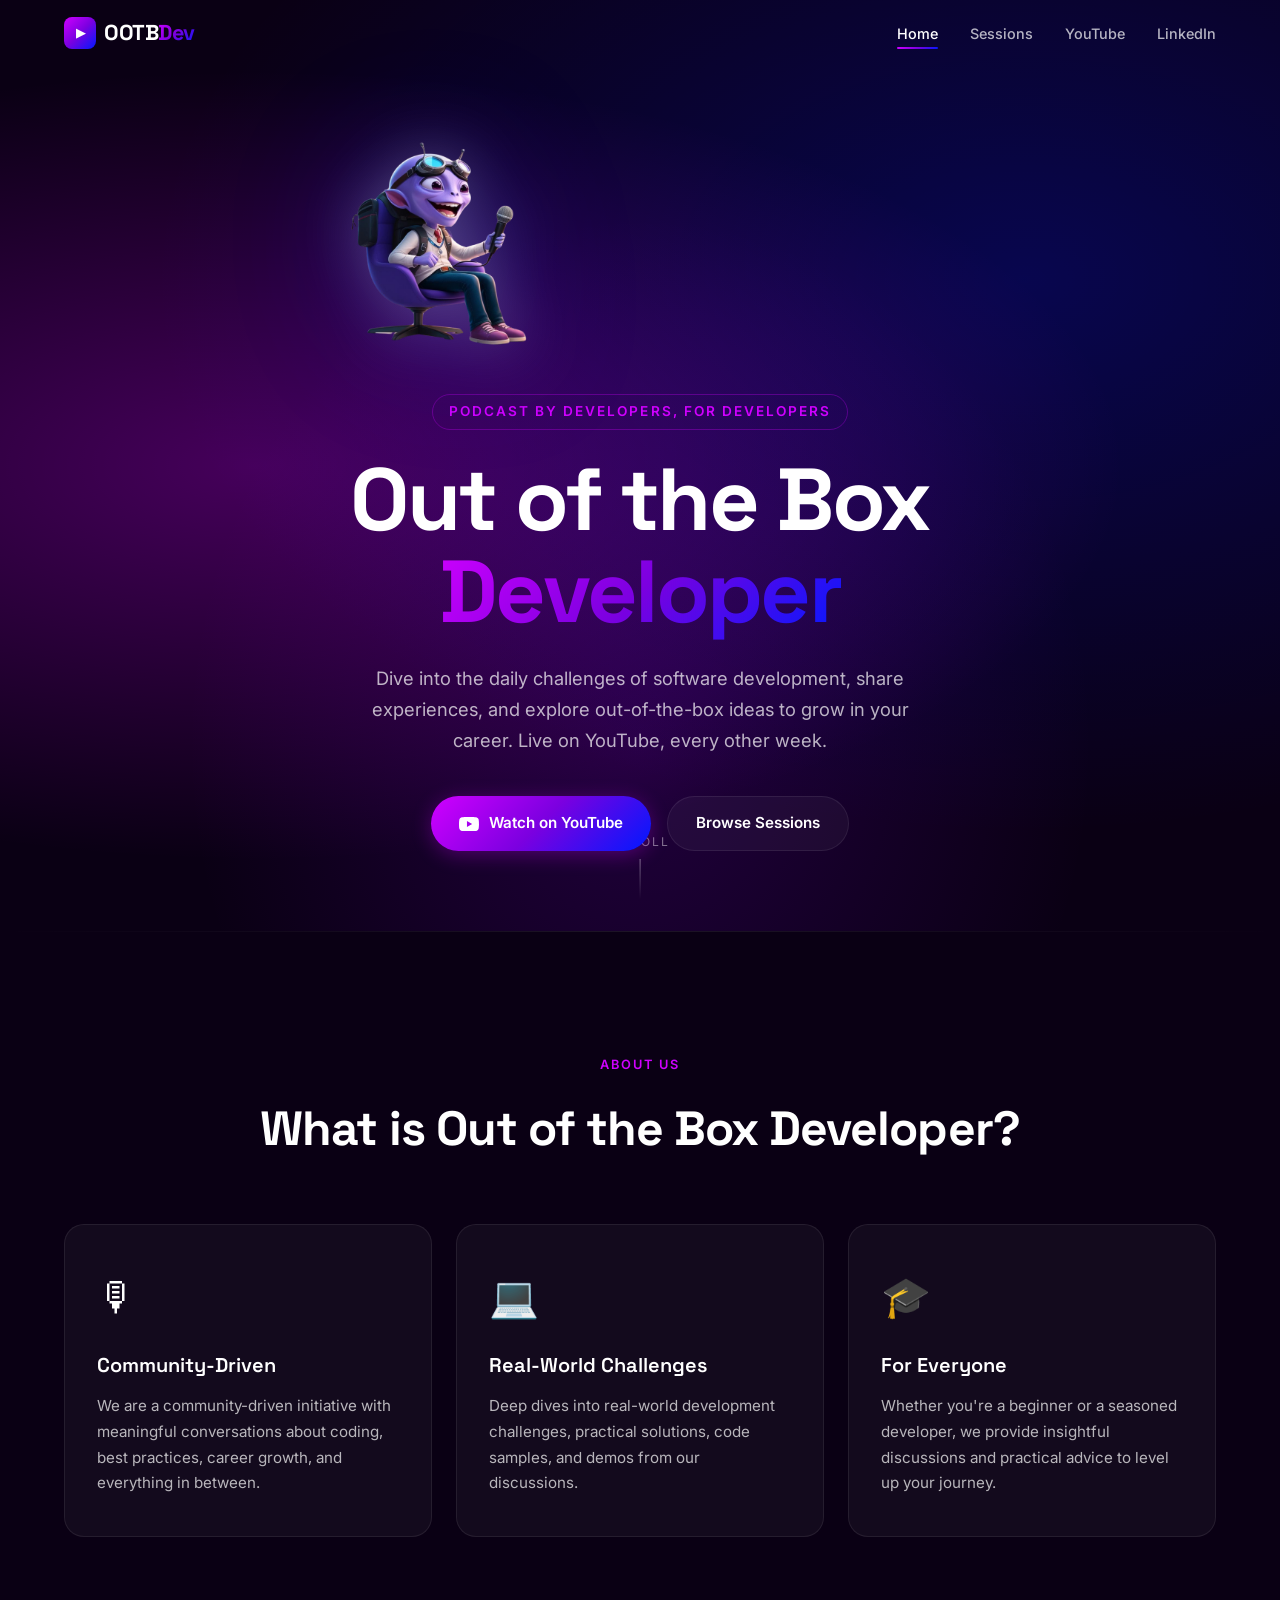
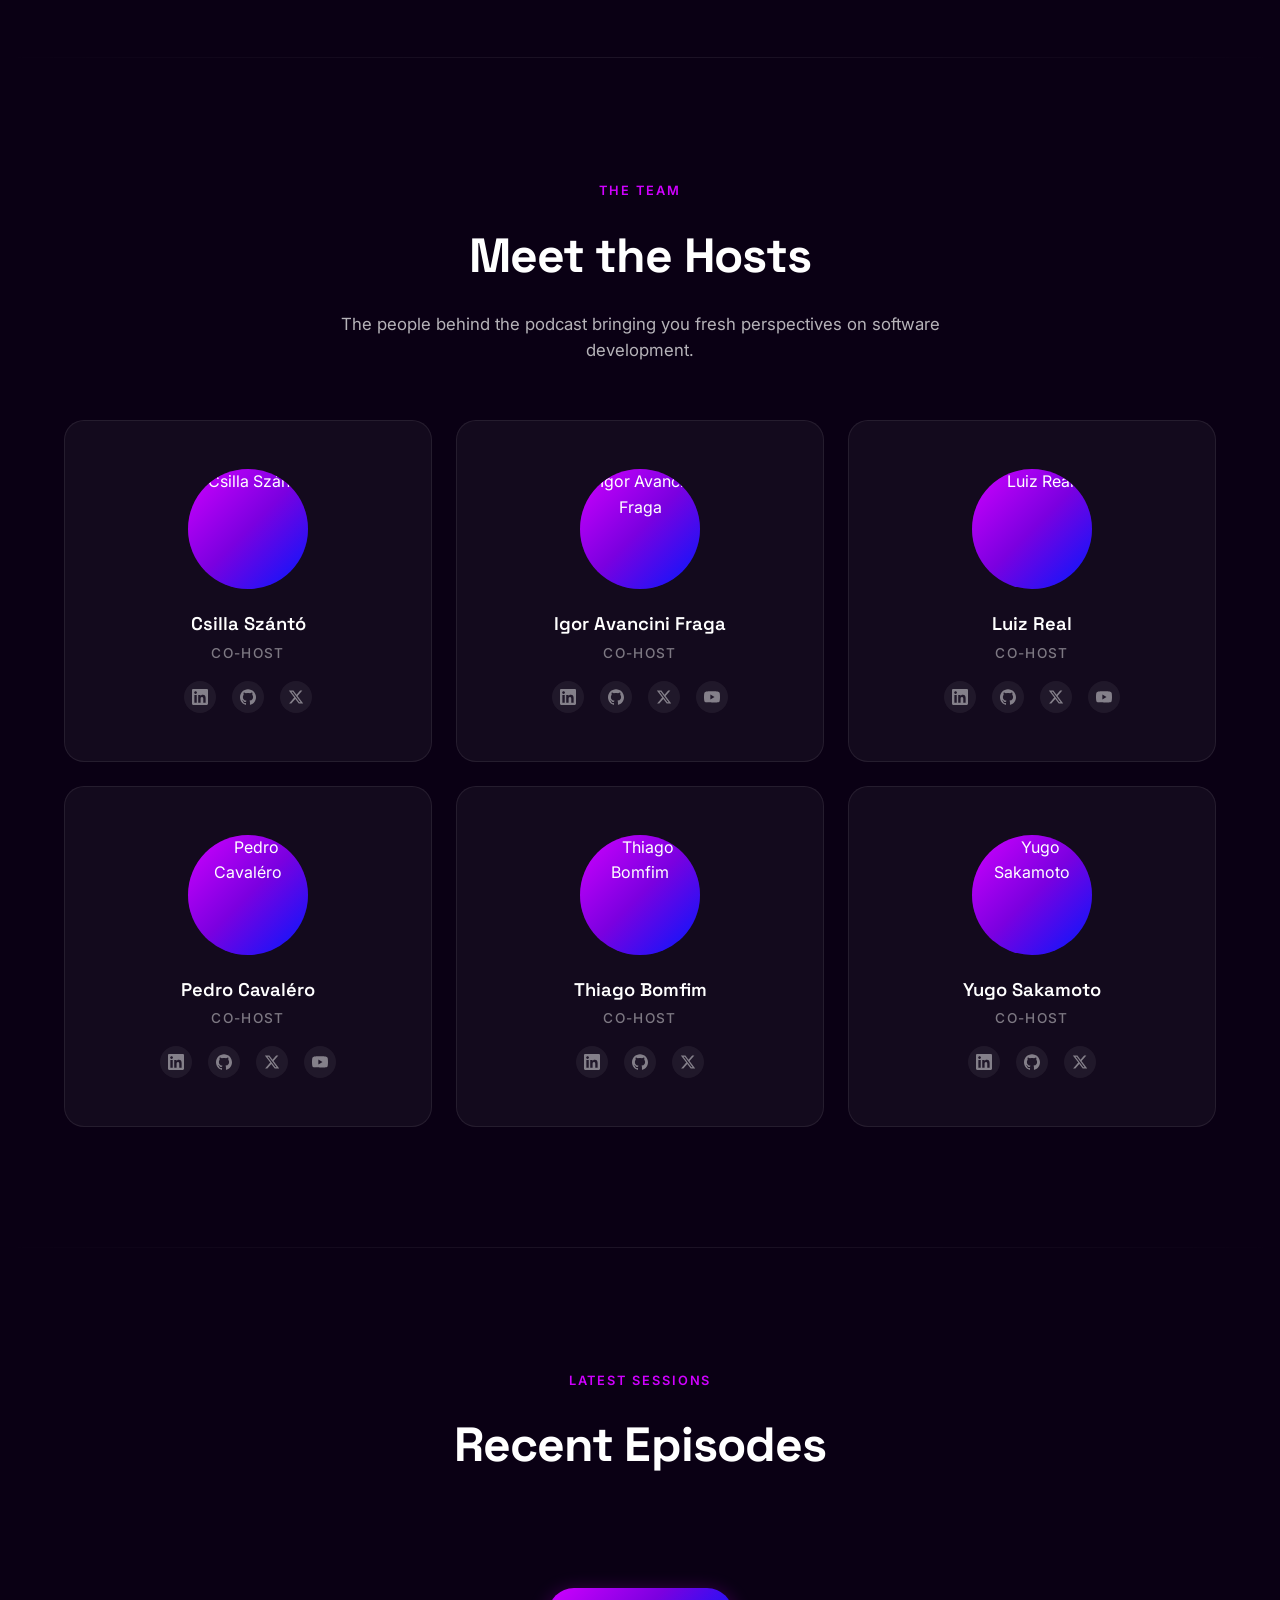
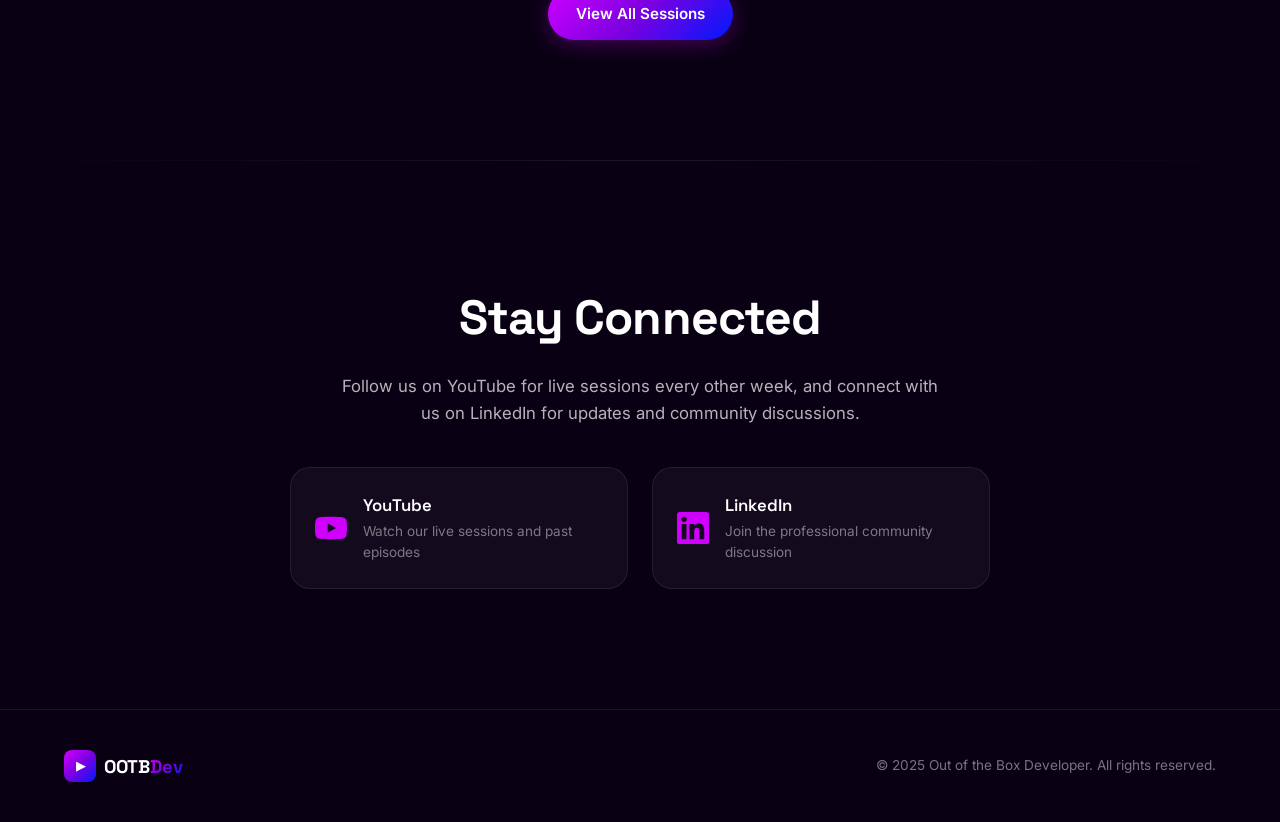
==== commit 054150ec: "feat: add mascot logo to hero section and favicon Co-Authored-By: Luiz Gustavo Real <lgsreal2@gmail." ====
--- a/index.html
+++ b/index.html
@@ -9,6 +9,8 @@
   <meta property="og:description" content="A community-driven podcast made by developers for developers.">
   <meta property="og:type" content="website">
   <meta property="og:url" content="https://outofthebox.dev">
+  <link rel="icon" href="favicon.ico" type="image/x-icon">
+  <link rel="apple-touch-icon" href="apple-touch-icon.png">
   <link rel="stylesheet" href="styles.css">
   <link rel="preconnect" href="https://fonts.googleapis.com">
   <link rel="preconnect" href="https://fonts.gstatic.com" crossorigin>
@@ -36,6 +38,9 @@
   <section class="hero">
     <div class="hero-bg"></div>
     <div class="hero-content">
+      <div class="hero-logo">
+        <img src="assets/logo.png" alt="Out of the Box Developer mascot" width="200" height="250">
+      </div>
       <p class="hero-tag">Podcast by Developers, for Developers</p>
       <h1 class="hero-title">Out of the Box<br><span class="gradient-text">Developer</span></h1>
       <p class="hero-description">Dive into the daily challenges of software development, share experiences, and explore out-of-the-box ideas to grow in your career. Live on YouTube, every other week.</p>
--- a/styles.css
+++ b/styles.css
@@ -199,6 +199,22 @@
   padding: 120px 24px 80px;
 }
 
+.hero-logo {
+  margin-bottom: 24px;
+}
+
+.hero-logo img {
+  width: 200px;
+  height: auto;
+  filter: drop-shadow(0 0 30px rgba(255,255,255,0.25)) drop-shadow(0 0 60px rgba(0,25,255,0.3));
+  animation: logoFloat 6s ease-in-out infinite;
+}
+
+@keyframes logoFloat {
+  0%, 100% { transform: translateY(0); }
+  50% { transform: translateY(-10px); }
+}
+
 .hero-tag {
   display: inline-block;
   font-size: 0.85rem;
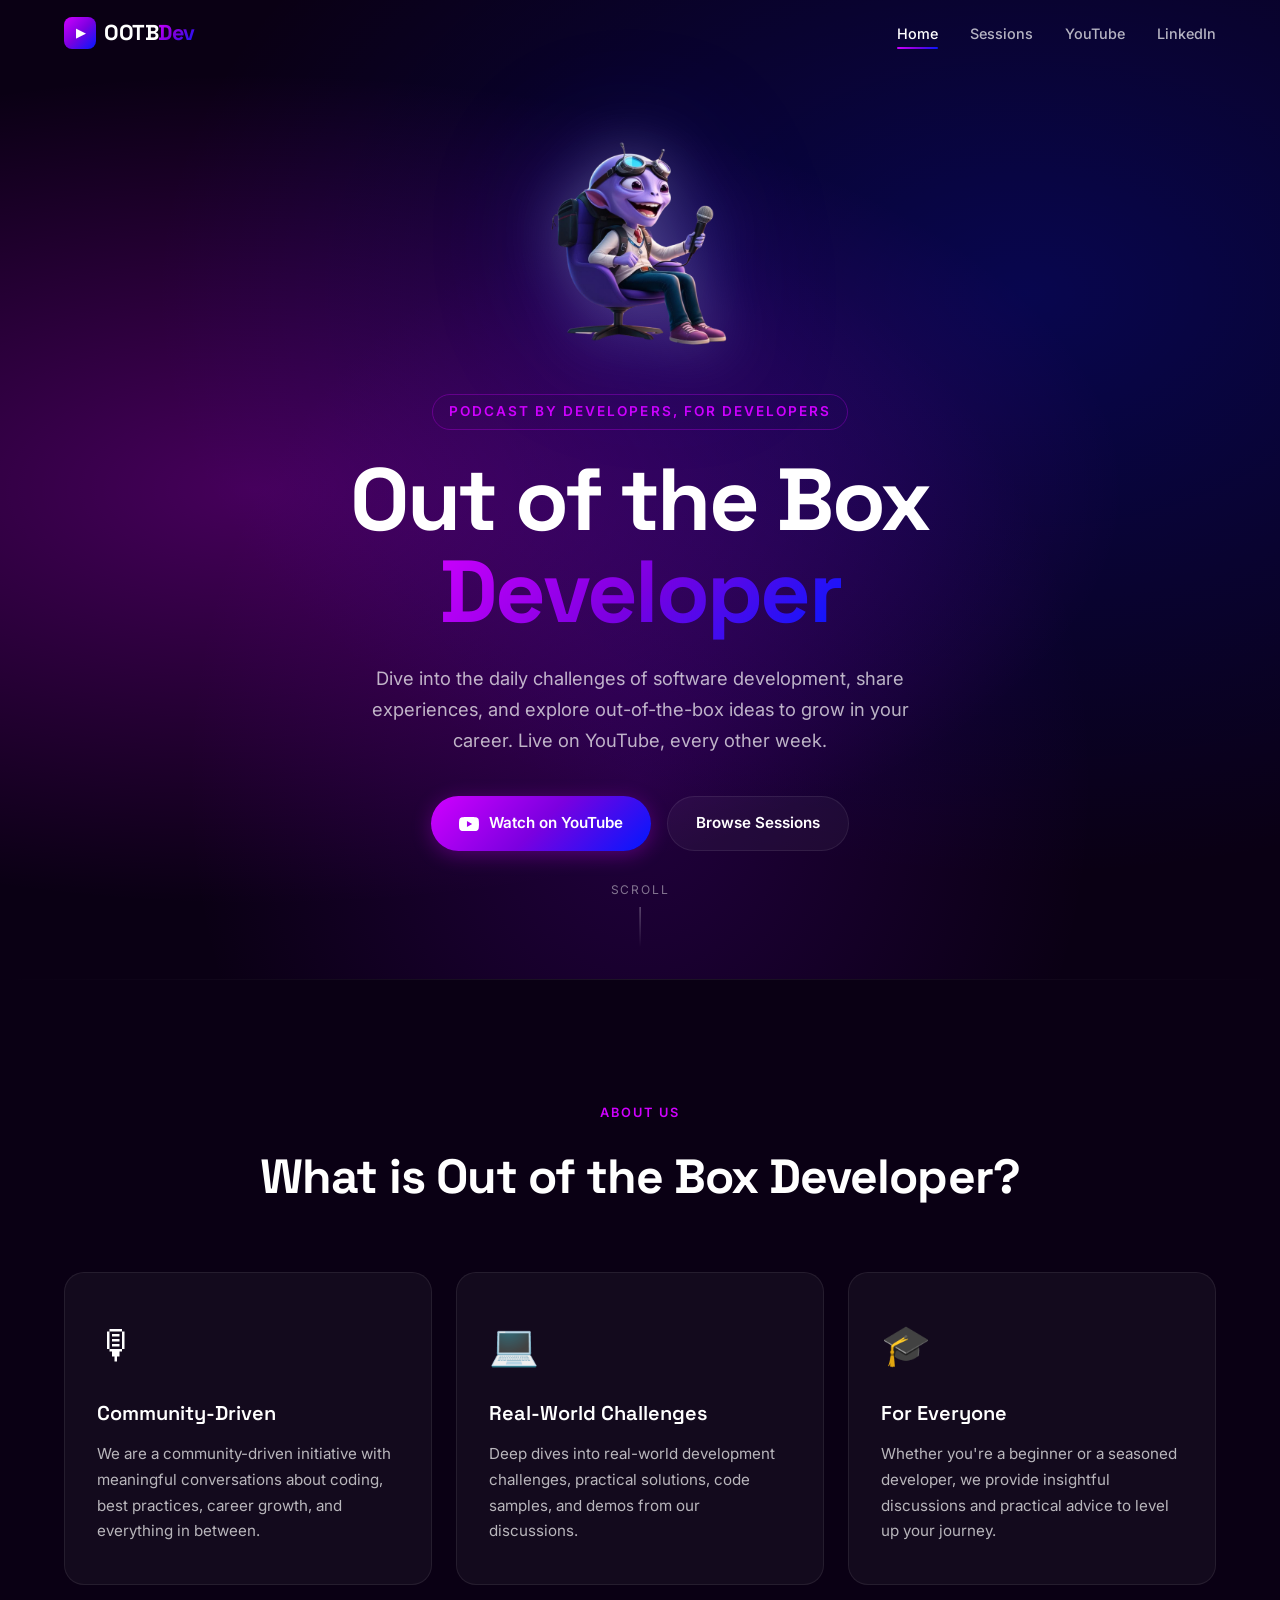
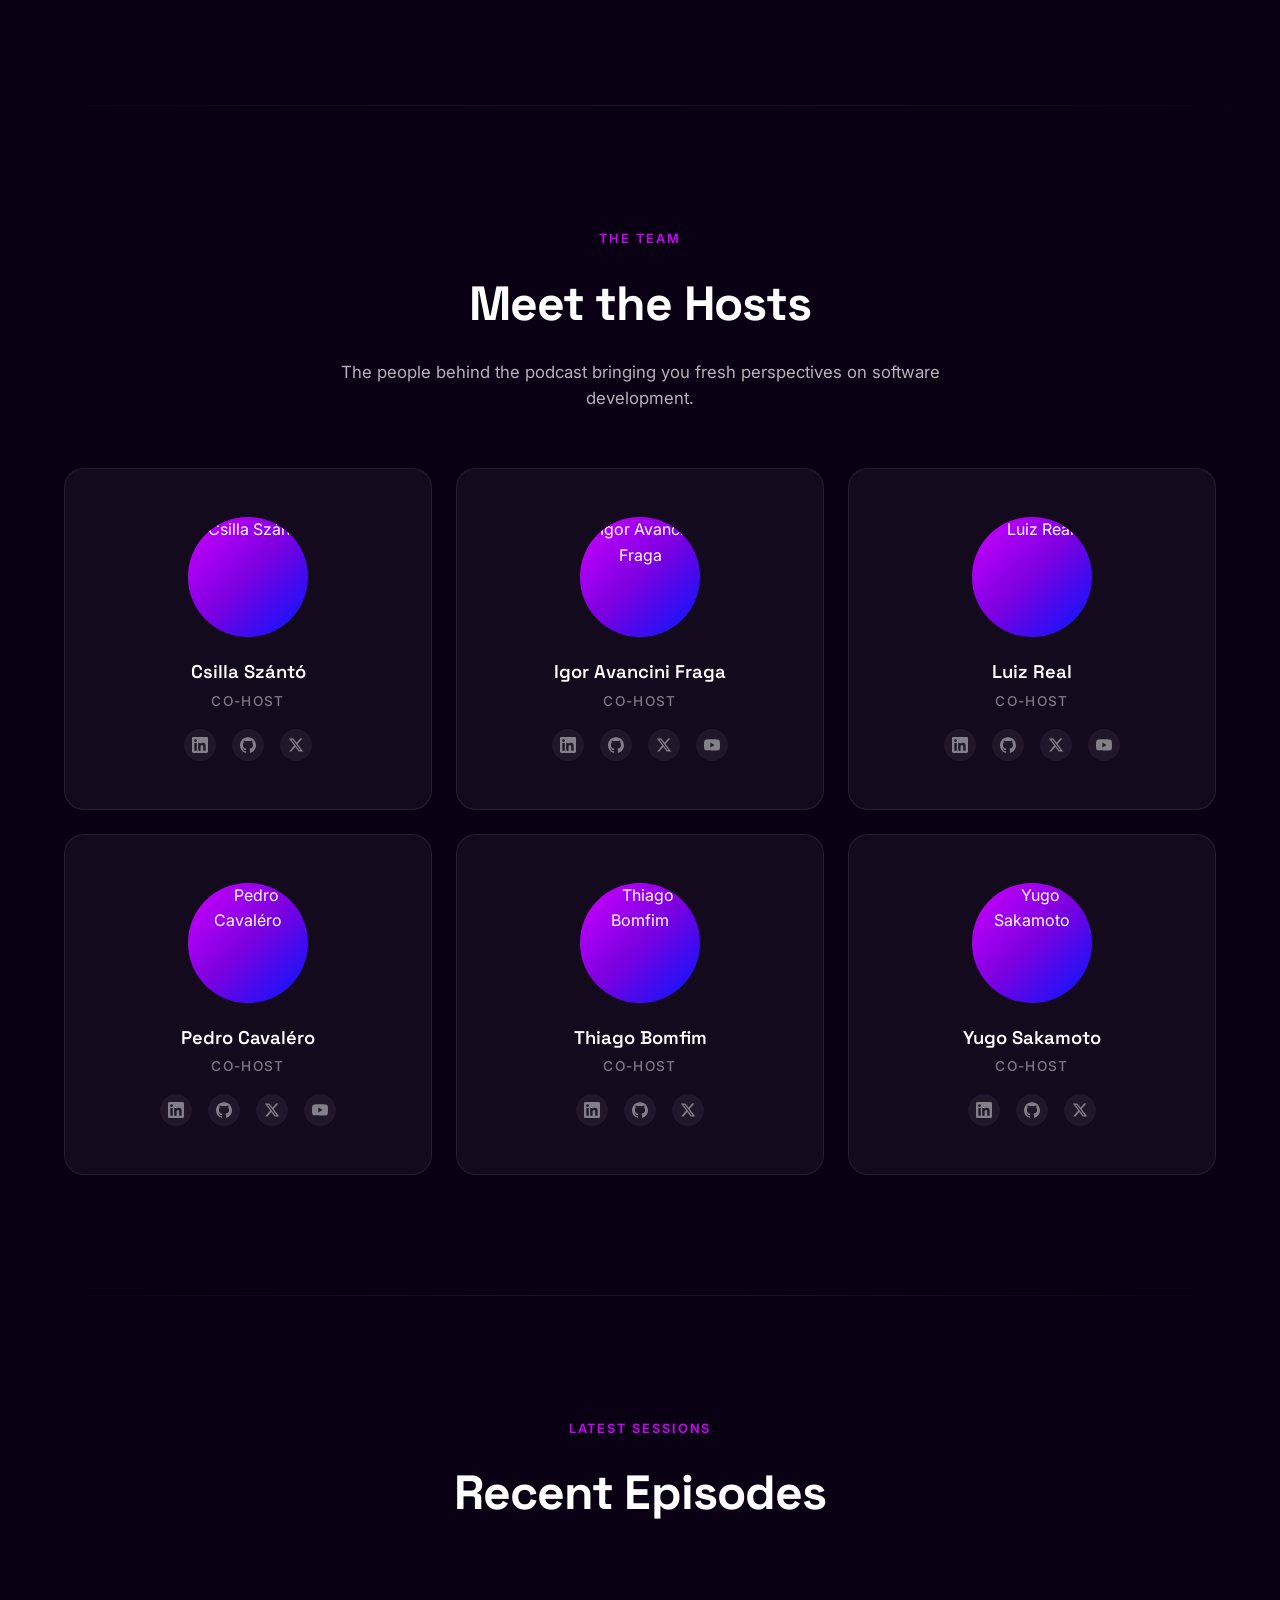
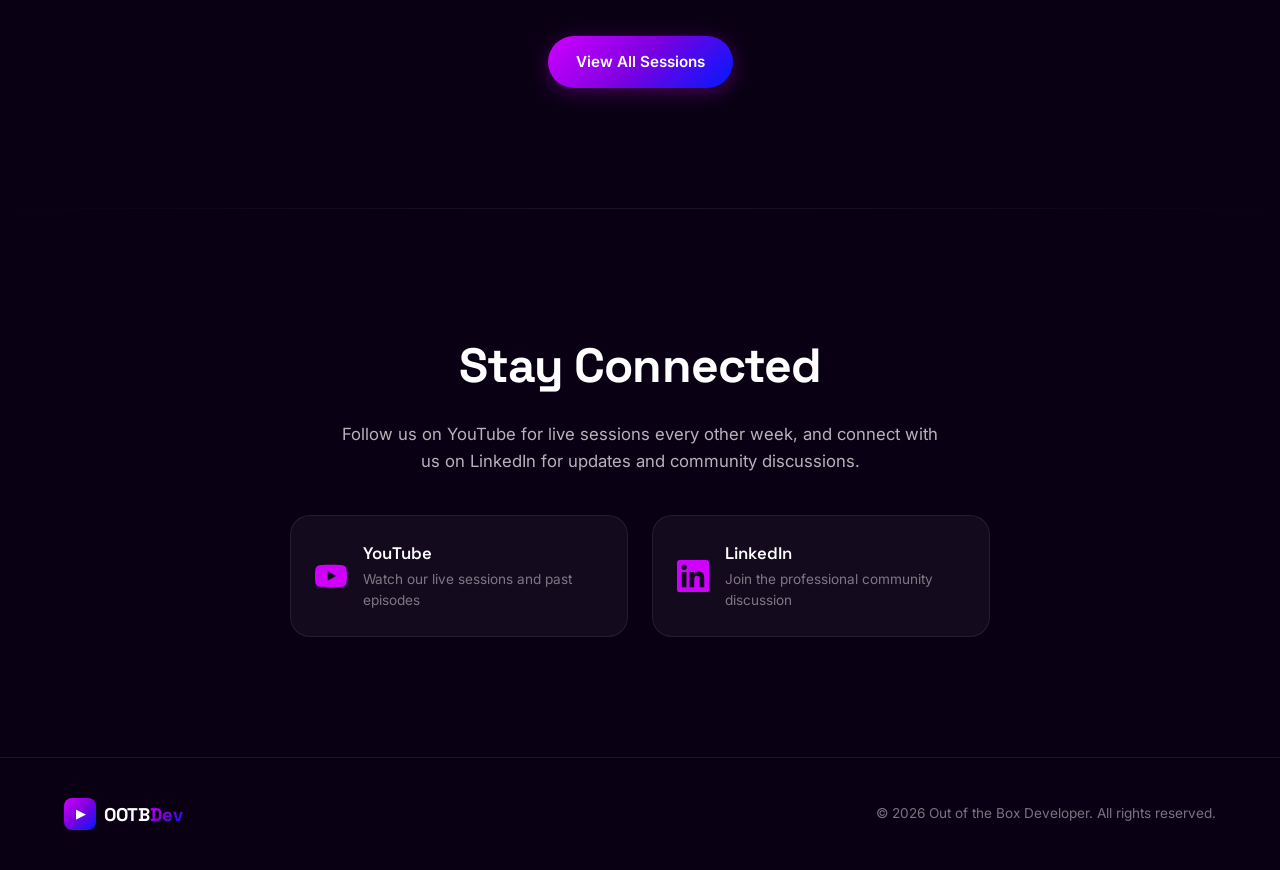
==== commit f67c0373: "fix: add spacing before scroll indicator and update footer year to 2026 Co-Authored-By: Luiz Gustavo" ====
--- a/index.html
+++ b/index.html
@@ -260,7 +260,7 @@
           <span class="logo-icon">&#9654;</span>
           <span>OOTB<span class="logo-accent">Dev</span></span>
         </div>
-        <p>&copy; 2025 Out of the Box Developer. All rights reserved.</p>
+        <p>&copy; 2026 Out of the Box Developer. All rights reserved.</p>
       </div>
     </div>
   </footer>
--- a/styles.css
+++ b/styles.css
@@ -201,6 +201,8 @@
 
 .hero-logo {
   margin-bottom: 24px;
+  display: flex;
+  justify-content: center;
 }
 
 .hero-logo img {
@@ -257,6 +259,7 @@
   gap: 16px;
   justify-content: center;
   flex-wrap: wrap;
+  margin-bottom: 48px;
 }
 
 .hero-scroll-indicator {
@@ -680,6 +683,19 @@
 .sessions-cta {
   text-align: center;
   margin-top: 48px;
+}
+
+.sessions-load-more,
+.sessions-end {
+  text-align: center;
+  padding: 40px 24px;
+}
+
+.sessions-load-more p,
+.sessions-end p {
+  color: var(--text-secondary);
+  margin-bottom: 16px;
+  font-size: 0.95rem;
 }
 
 .sessions-fallback {
